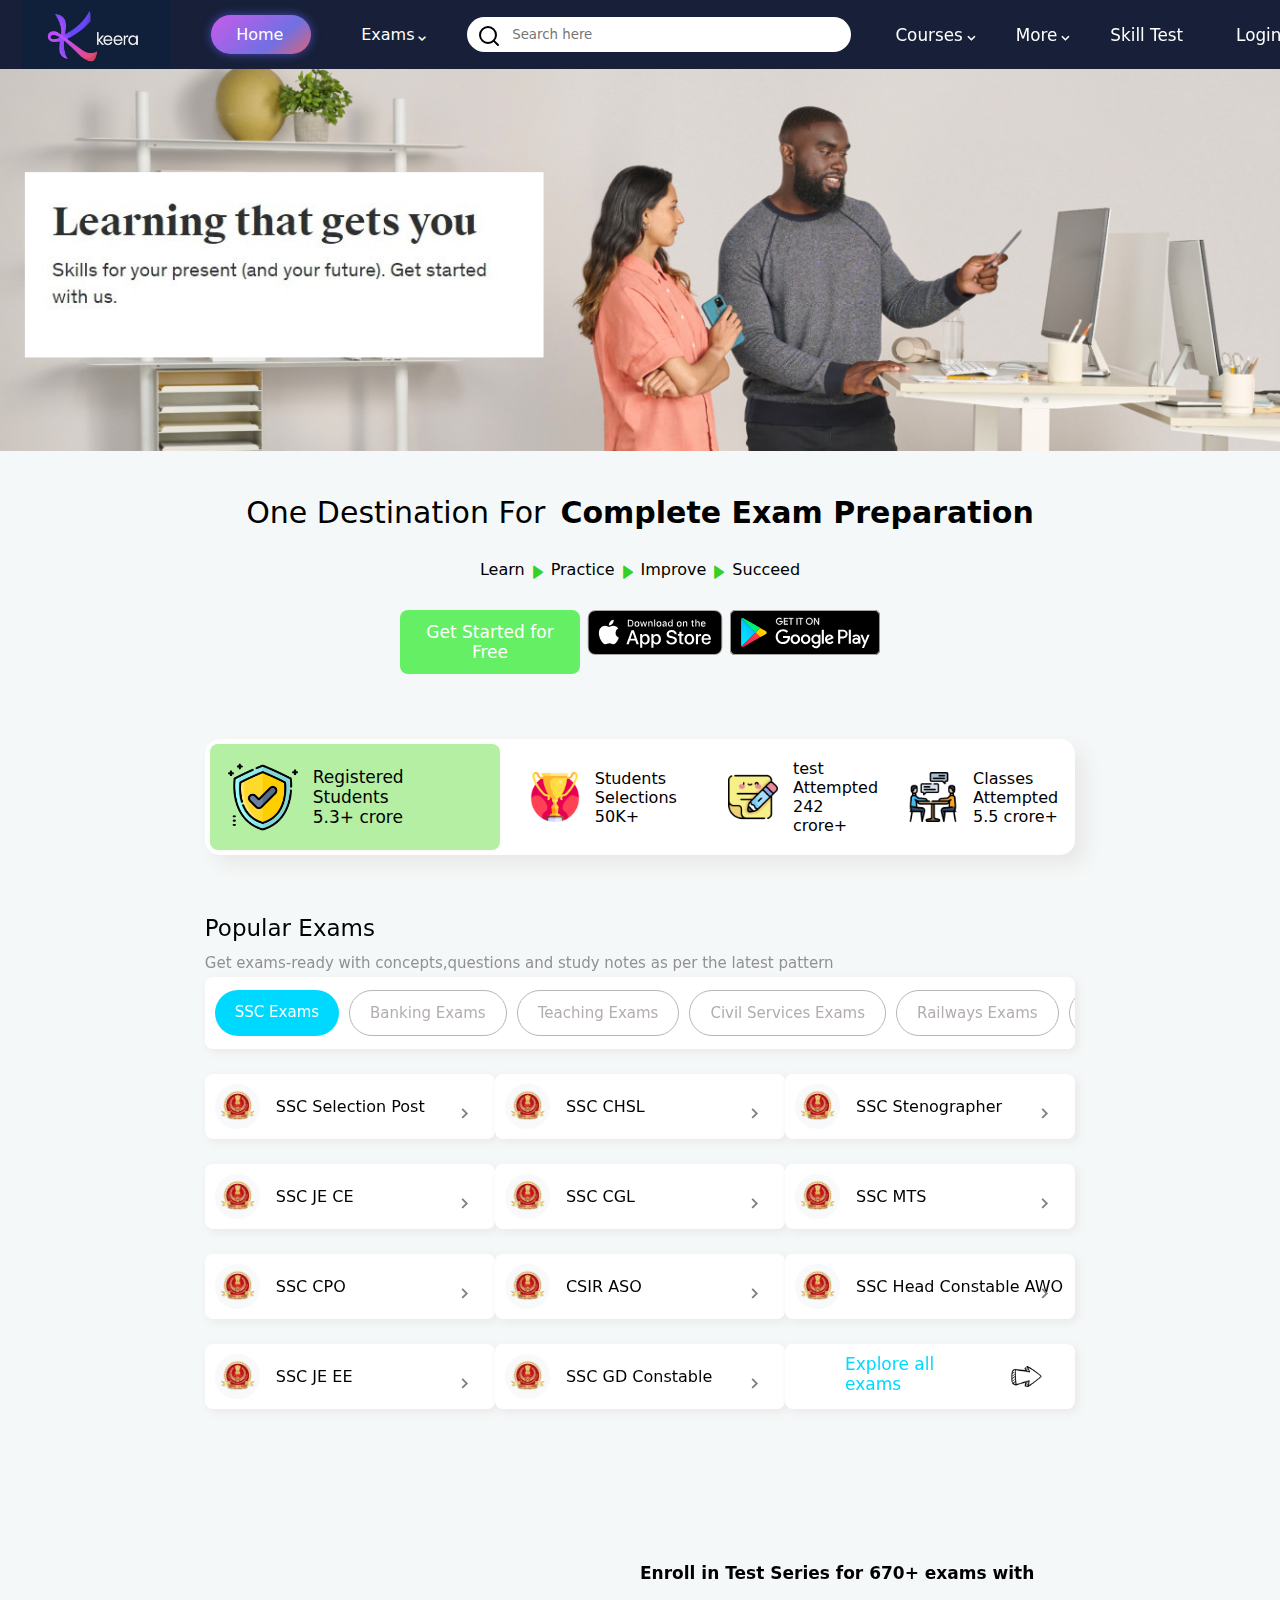
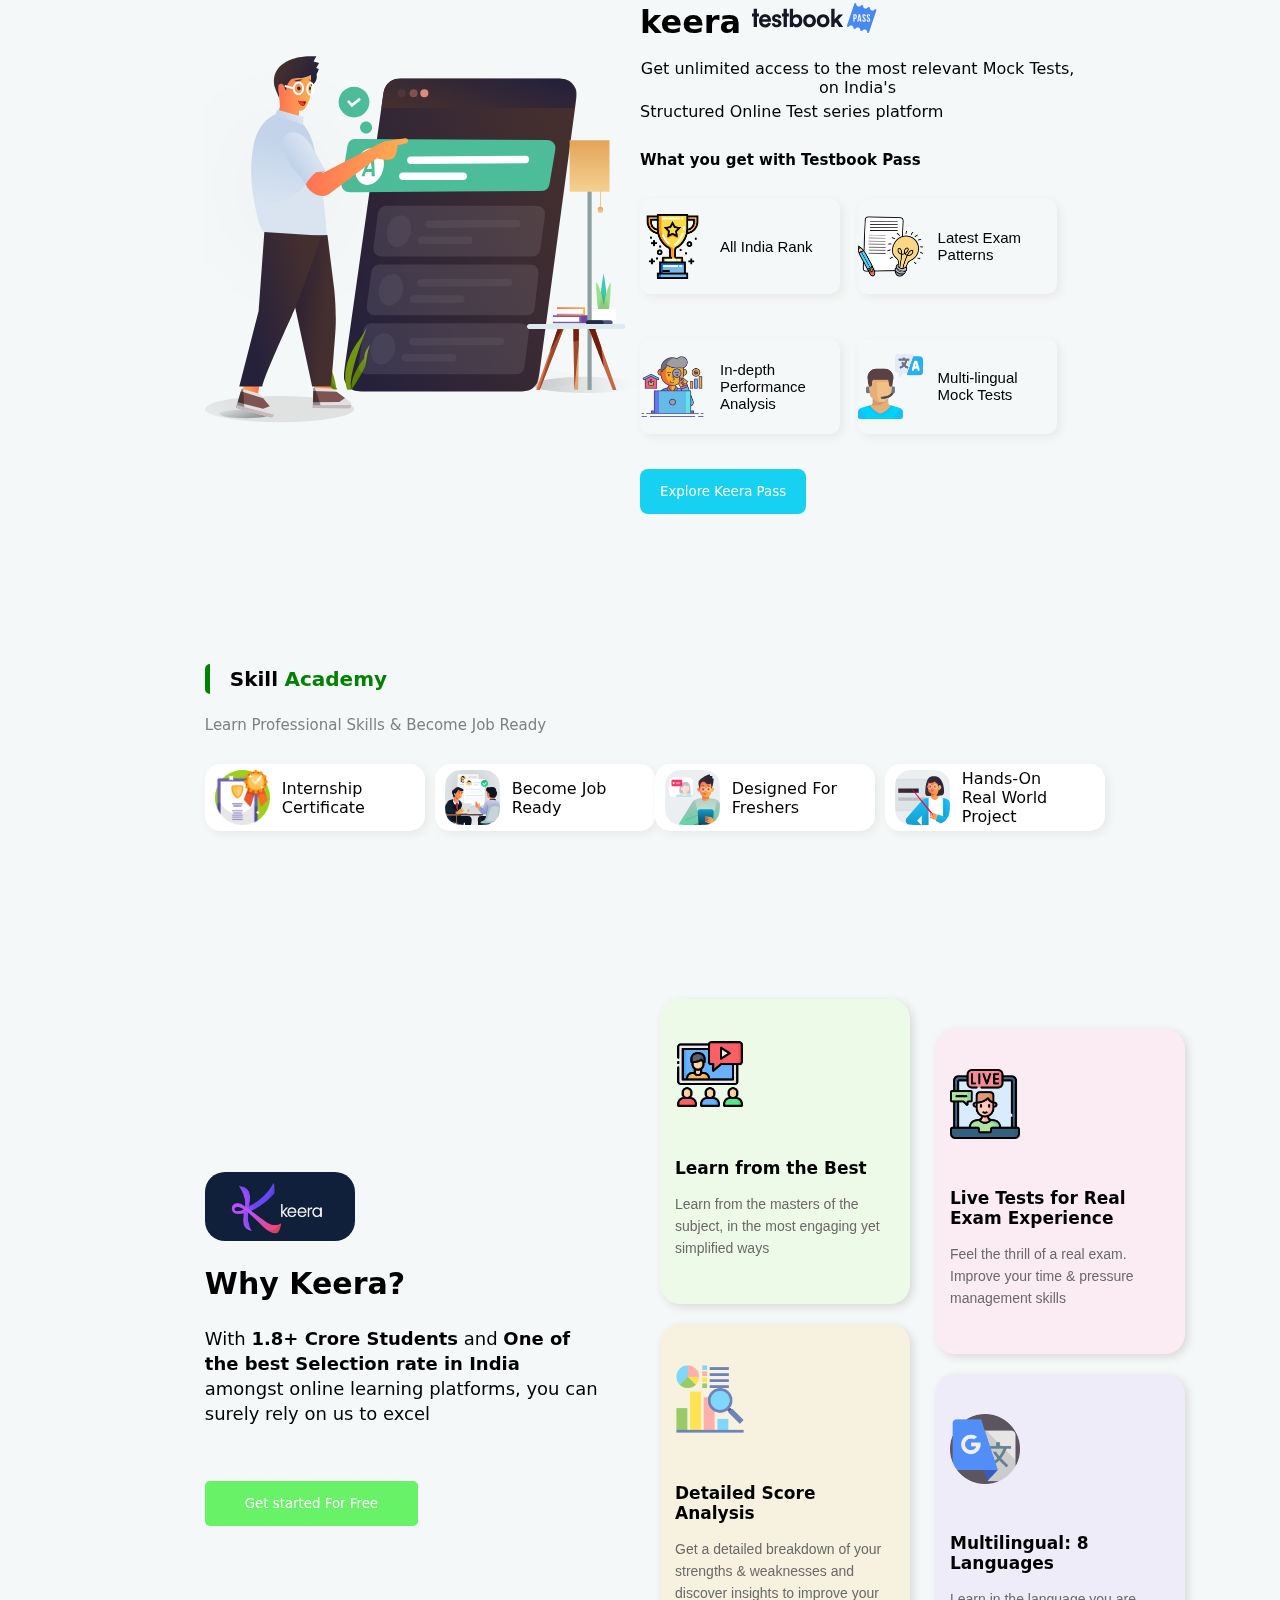
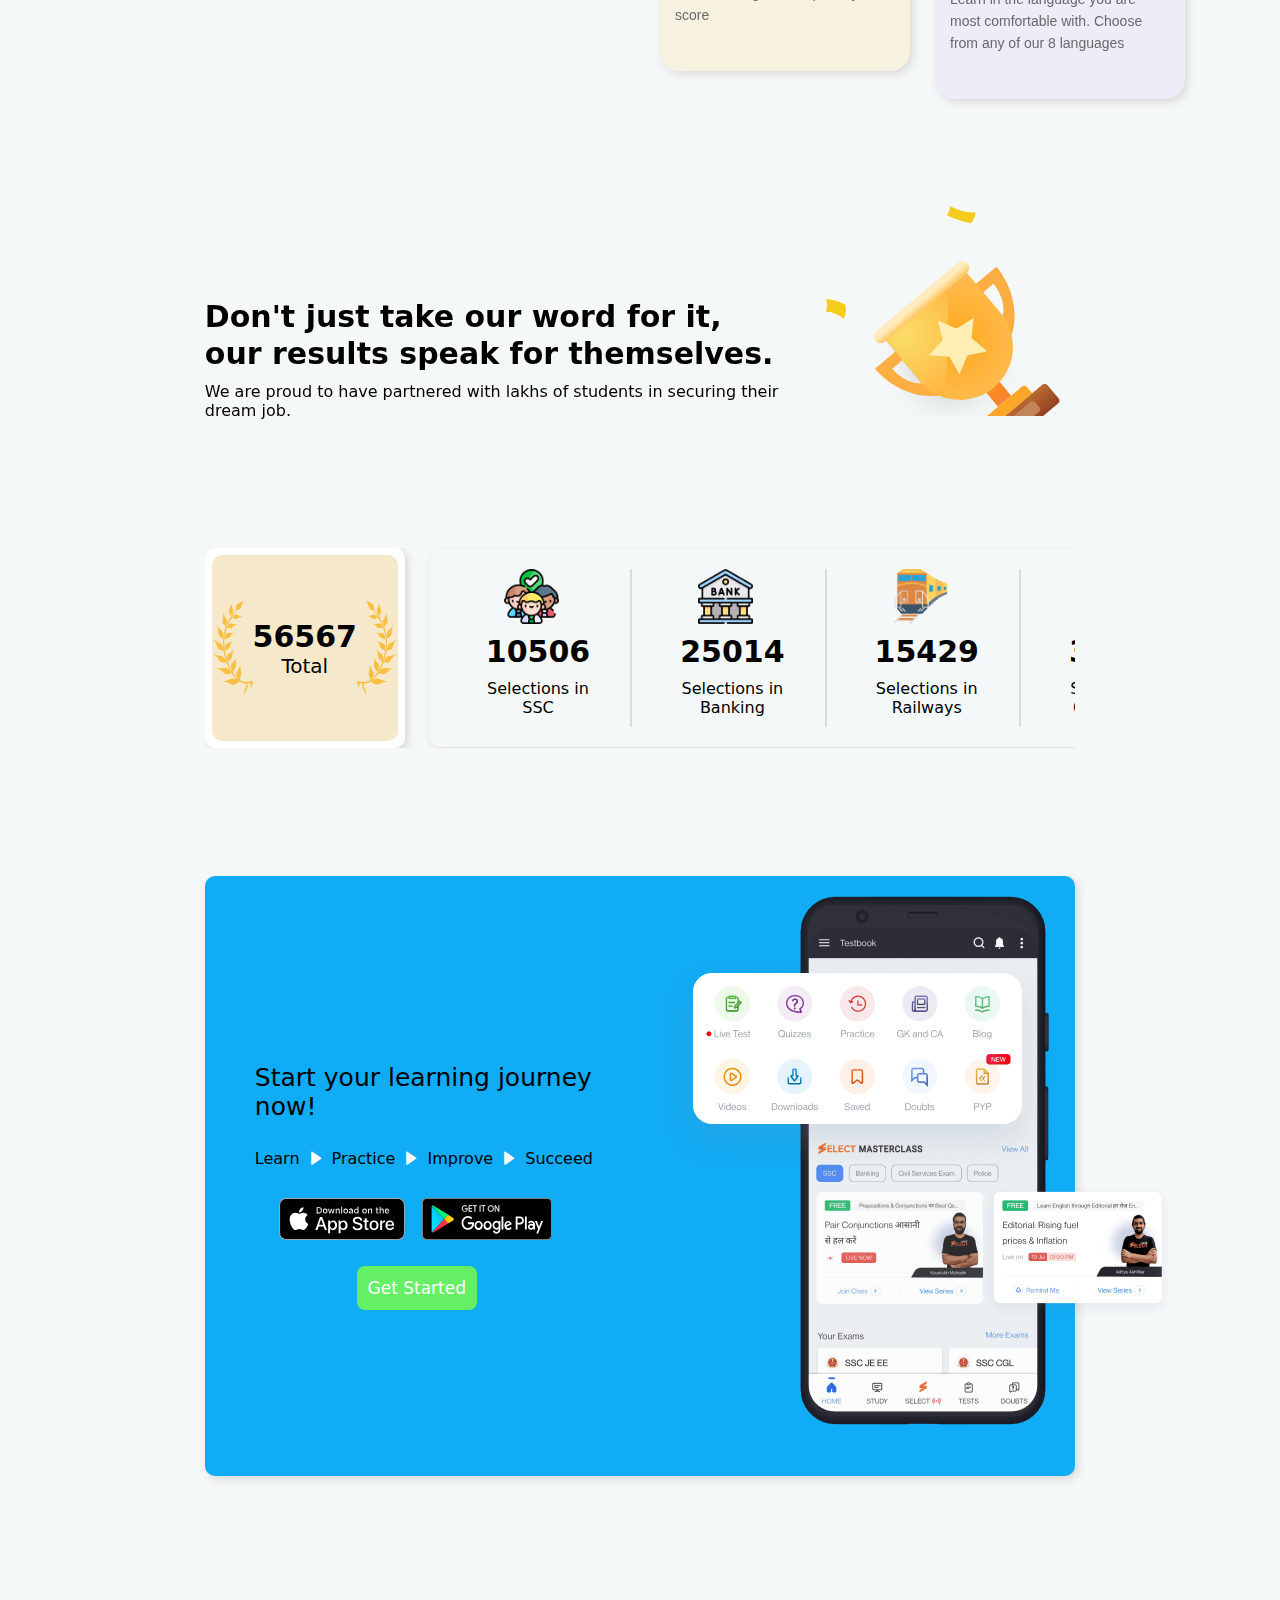
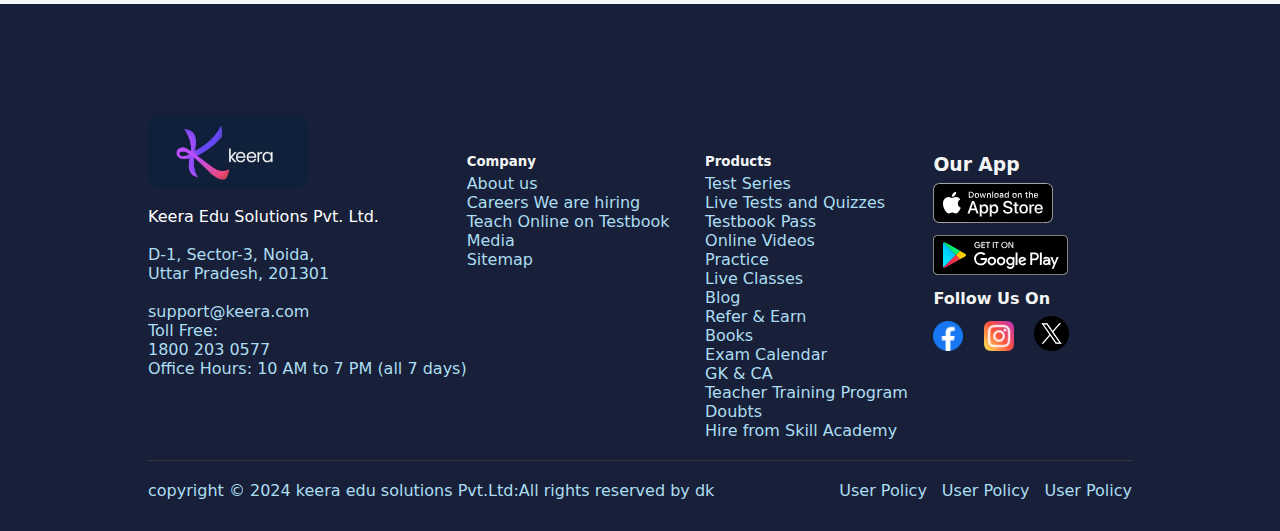
==== index.html @ 636ee2f6 "Rename q&a.html to index.html" ====
<!DOCTYPE html>
<html lang="en">
<head>
    <meta charset="UTF-8">
    <meta name="viewport" content="width=device-width, initial-scale=1.0">
    <title>dk Q&A</title>
    <link href='https://unpkg.com/boxicons@2.1.4/css/boxicons.min.css' rel='stylesheet'>
    
    <link rel="stylesheet" href="q&a.css">
</head>
<body>

<main>
     <!-- --------------------------NAV BAR------------------------ -->
     <div class="main-navbar">
        <div class="left-navbar">
            <img src="smallcon/keeraimg.jpg"   width="150px">  
         
        </div>




        <div class="middle-navbar ">
            <a href="logpage.html" class="cour active Invincible-Two">Home</a>

            <!-- ---------------first exam drop down----------------- -->
          <div class="exdrop Invincible-Two">
         <a href="#" class="ex ">Exams <i class='bx bx-chevron-down'></i></a>
         <div class="ex2drop">
            <!--  -->
           <div class="exam1"> <span> <img src="images/ssc_All_1583571021.webp" >SSC EXAMS <img src="/smallcon/right-arrow (1).png" id="mamapayale"></span>
        <div class="subexam1">
            <p><img src="images/ssc1.webp" >SSC GD CONSTABLE</p>
            <p><img src="images/ssc2.webp" >SSC CHSL </p>
            <p><img src="images/ssc3.webp" >SSC JE CE</p>
            <p><img src="images/ss4.webp" >SSC JE EE</p>
            <p><img src="images/ssc5.webp" >SSC JHT</p>
            <p><img src="images/ssc6.webp" >NVS TGT</p>
            <p><img src="images/ssc_All_1583571021.webp" >EMRS TGT</p>
            <p><img src="images/HSSC Haryana Patwari_All_1605714805.webp" >IB ACIO</p>
            <p><img src="images/ibs.webp" >SSC JE ME</p>
        </div>
        </div>
           
           <div class="exam1"> <span> <img src="images/banking_All_1583571298.webp" >BANKING EXAMS <img src="/smallcon/right-arrow (1).png" id="mamapayale"></span>
        <div class="subexam1">
            <p><img src="images/Axis Bank Logo_All_1631018303.webp" >SBI BANK</p>
            <p><img src="images/West Bengal Police_All_1614075166.webp" >RBI ASSITANT</p>
            <p><img src="images/Canara Bank_All_1594152676.webp" >CANARA BANK</p>
            <p><img src="images/Bank of Baroda_All_1677074172.webp" >BANK OF BARODA</p>
            <p><img src="images/Indian Bank Assistant Manager_All_1653468745.webp" >INDIAN BANK</p>
            <p><img src="images/Bihar Sakshamta Pariksha_All_1706170874.webp" >AXIS BANK</p>
            <P><img src="images/defence.webp" >OVERSEAS BANK</P>
            <P><img src="images/Patna High Court Assistant_All_1674658089.webp" >HDFC BANK</P>
            <p><img src="images/ibs.webp" >JAIIB EXAM</p>
        </div>
        </div>
           
           <div class="exam1"> <span> <img src="images/KVS PRT_All_1657003604.webp" >TEACHING EXAMS <img src="/smallcon/right-arrow (1).png" id="mamapayale"></span>
        <div class="subexam1">
            <p><img src="images/defence.webp" >BIHAR STET</p>
            <p><img src="images/HSSC Haryana Patwari_All_1605714805.webp" >CSIR NET</p>
            <p><img src="images/KVS PRT_All_1657003604.webp" >NVS TGT</p>
            <p><img src="images/Patna High Court Assistant_All_1674658089.webp" >AP TET</p>
            <p><img src="images/police_All_1583571236.webp" >DSSSB TGT</p>
            <p><img src="images/RRB Staff Nurse_All_1632219933.webp" >EMRS TGT</p>
            <p><img src="images/Rajasthan 3rd Grade Teacher_All_1653661806.webp" >NVS TGT</p>
            <p><img src="images/ssc3.webp" >EMRS TGT</p>
            <p><img src="images/Patna High Court Assistant_All_1674658089.webp" >SUPER TET</p>
        </div>
        </div>
           
           <div class="exam1"> <span> <img src="images/engineering recruitment_All_1583571265.webp" >CIVIL SERVICE EXAMS<img src="/smallcon/right-arrow (1).png" id="mamapayale"></span>
        <div class="subexam1">
            <p><img src="images/Rajasthan 3rd Grade Teacher_All_1653661806.webp" >UPPCS</p>
            <p><img src="images/ss4.webp" >UPSC CIVIL SERVICES</p>
            <p><img src="images/ssc6.webp" >CGPSC</p>
            <p><img src="images/ssc1.webp" >WBCS</p>
            <p><img src="images/ssc2.webp" >NVS TGT</p>
            <p><img src="images/HSSC Haryana Patwari_All_1605714805.webp" >EMRS TGT</p>
            <p><img src="images/Bihar Sakshamta Pariksha_All_1706170874.webp" >RPSC RAS</p>
            <p><img src="images/defence.webp" >JPSC CDPO</p>
            <p><img src="images/ibs.webp" >KPSC KAS</p>
        </div>
        </div>
           <div class="exam1"> <span> <img src="images/rail.webp" >RAILWAY EXAMS <img src="/smallcon/right-arrow (1).png" id="mamapayale"></span>
        <div class="subexam1">
            <p><img src="images/defence.webp" >RPI CONSTABLE</p>
            <p><img src="images/ss4.webp" >RPF SI</p>
            <p><img src="images/state govt exams_All_1583571012.webp" >RRB STAFF NURSE</p>
            <p><img src="images/ssc1.webp" >RRB ASM</p>
            <p><img src="images/defence.webp" >NVS TGT</p>
            <p><img src="images/Rajasthan 3rd Grade Teacher_All_1653661806.webp" >EMRS TGT</p>
            <p><img src="images/rail.webp" >RPSF</p>
            <p><img src="images/RPF RPSF_All_1594144564.webp" >GUJARAT METRO</p>
            <p><img src="images/ssc_All_1583571021.webp" >DMRC CRA</p>
        </div>
        </div>
           <div class="exam1"> <span> <img src="images/state govt exams_All_1583571012.webp" >GOVT EXAMS <img src="/smallcon/right-arrow (1).png" id="mamapayale"></span>
        <div class="subexam1">
            <p><img src="images/teaching_All_1583570997.webp" >RSMSSB JE</p>
            <p><img src="images/RRB Staff Nurse_All_1632219933.webp" >BPSC CDPO</p>
            <p><img src="images/Rajasthan 3rd Grade Teacher_All_1653661806.webp" >UPPCS</p>
            <p><img src="images/ss4.webp" >NVS TGT</p>
            <p><img src="images/ssc1.webp" >EMRS TGT</p>
            <p><img src="images/ssc6.webp" >PATNA CIVIL COUNT</p>
            <p><img src="images/state govt exams_All_1583571012.webp" >UP POLICE CONSTABLE</p>
            <p><img src="images/South Indian Bank_All_1594152319.webp" >DSSB JJA</p>
            <p><img src="images/defence.webp" >BSSC INTER LEVEL</p>
        </div>
        </div>
           <div class="exam1"> <span> <img src="images/police_All_1583571236.webp" >POLICE EXAMS<img src="/smallcon/right-arrow (1).png" id="mamapayale"></span>
        <div class="subexam1">
            <p><img src="images/defence.webp" >UP CONTABLE</p>
            <p><img src="images/ibs.webp" >DELLI POLICE MTS</p>
            <p><img src="images/ssc1.webp" >WP SI</p>
            <p><img src="images/Rajasthan 3rd Grade Teacher_All_1653661806.webp" >NVS TGT</p>
            <p><img src="images/RRB Staff Nurse_All_1632219933.webp" >EMRS TGT</p>
            <p><img src="images/ssc3.webp" >POLICE DRIVER</p>
            <p><img src="images/police_All_1583571236.webp" >INDIA POLICE SI</p>
            <p><img src="images/defence.webp" >INDIA POLICE DRIVEER </p>
            <p><img src="images/ibs.webp" >INDIA CONSTABLE</p>
        </div>
        </div>
           <div class="exam1"> <span> <img src="images/JEE Mains NTA_All_1616070433.webp" >ENGINEER EXAMS<img src="/smallcon/right-arrow (1).png" id="mamapayale"></span>
        <div class="subexam1">
            <p><img src="images/defence.webp" >UPPCS</p>
            <p><img src="images/ibs.webp" >UPSC CIVIL SERVICES</p>
            <p><img src="images/Rajasthan 3rd Grade Teacher_All_1653661806.webp" >CGPSC</p>
            <p><img src="images/Rajasthan 3rd Grade Teacher_All_1653661806.webp" >WBCS</p>
            <p><img src="images/HSSC Haryana Patwari_All_1605714805.webp" >RPSC RAS</p>
            <p><img src="images/Bihar Sakshamta Pariksha_All_1706170874.webp" >JPSC CDPO</p>
            <p><img src="images/CRPF Paramedical Staff_All_1613651868.webp" >KPSC KAS</p>
            <p><img src="images/banking_All_1583571298.webp" >NVS TGT</p>
            <p><img src="images/RRB Staff Nurse_All_1632219933.webp" >EMRS TGT</p>
            
        </div>
        </div>
           <div class="exam1"> <span> <img src="images/defence.webp" >INSURANCE EXAMS<img src="/smallcon/right-arrow (1).png" id="mamapayale"></span>
        <div class="subexam1">
            <p><img src="images/Bihar Sakshamta Pariksha_All_1706170874.webp" >BIHAR STET</p>
            <p><img src="images/CRPF Paramedical Staff_All_1613651868.webp" >CSIR NET</p>
            <p><img src="images/HSSC Haryana Patwari_All_1605714805.webp" >NVS TGT</p>
            <p><img src="images/KVS PRT_All_1657003604.webp" >AP TET</p>
            <p><img src="images/Patna High Court Assistant_All_1674658089.webp" >DSSSB TGT</p>
            <p><img src="images/RRB Staff Nurse_All_1632219933.webp" >EMRS TGT</p>
            <p><img src="images/ssc2.webp" >SUPER TET</p>
            <p><img src="images/ss4.webp" >NVS TGT</p>
            <p><img src="images/ssc5.webp" >EMRS TGT</p>
            

        </div>
        </div>
           
         </div>
          
        </div>  
        <div class="search-navbar">
            <input type="search" placeholder="Search here" >
        </div>
        </div>



<!-- --------------------------------second dropdown------------------------ -->
        <div class="right-navbar">
         
            <div class="course Invisible">

            <a href="#" >Courses <i class='bx bx-chevron-down'></i></a>
            <div class="subcourse">
                    <a href="html.html" class="bing" > <img src="/smallcon/html-5.png" > HTML</a>
                     <a href="csstutor.html"><img src="/smallcon/css-3.png" > CSS</a>
                 <a href="#">    <img src="/smallcon/java.png" >       JAVA SCRIPT</a>
                <a href="#">     <img src="/smallcon/python.png" >        PYTHON</a>
                   <a href="#">  <img src="/smallcon/python (1).png"> D-JANGO</a>
                   <a href="#">  <img src="/smallcon/sql-server.png" > SQL</a>

            </div>

            </div>

            <!-- -----------------------THIRD DROPDOWN------------------------ -->
            <div class="more Invisible"> 
                <a href="#" class="mor">More <i class='bx bx-chevron-down'></i></a>
                <div class="submore">
                    <p>FREE LIVE CLASS</p>
                    <p>FREE QUIZZ CLASS</p>
                    <p>DOUBTS</p>
                    <p>PRACTICE</p>
                    <p>REFER AND EARN</p>
                    <p>ALL EXAMS</p>
                    <p>CAREERS</p>
                    <p>CURRENT AFFAIRS</p>
                </div>
            </div>
            <a href="quiz.html" class="getst Invisible">Skill Test</a>
          <a href="login.html" class="pro"> Login</a>
          <div class="DropDown">
            <span></span>
            <span></span>
            <span></span>

        </div>
        </div>
        <div class="DropMenu">
            <a href="#">Home</a>
            <a href="#">Exams</a>
            <a href="#">Courses</a>
            <a href="#">More</a>
            <a href="#">Skill Test</a>
            
        </div>
    </div>

    
    </div>
    <!-- -------------------------------------NAV BAR END ------------------------- -->

    <!-- -------------------------------------NAV BAR END ------------------------- -->




    <!-- ----------------------------------MAIN CONTENT NOW------------------------------ -->

<div class="slideshow">
        <img src="images/thebg.png" width="100%"  >
    
</div>
<!-- ---------------------------------------------------------first main------------------ -->

<div class="firstmain">
    <div class="subfirstmain">
    <span> One Destination For  <b> Complete Exam Preparation</b></span>
    <div class="arrow">
    <p>Learn</p>
    <i class='bx bxs-right-arrow' style='color:#34d024'  ></i>
    <p>Practice</p>
    <i class='bx bxs-right-arrow' style='color:#34d024'  ></i>
    <p>Improve</p>
    <i class='bx bxs-right-arrow' style='color:#34d024'  ></i>
    <p>Succeed</p>
</div>
        <div class="but">
    <button type="button" class="getbtn">Get Started for Free</button>

    <img src="images/appstore.svg" >
    <img src="images/playstore.svg" class="hlo">
        </div>
</div>
</div>

<!-- ---------------------------------------second main--------------------------- -->

<div class="secondmain">
    <div class="subsecond">
        <div class="SubTwo">
            <div class="shield">
                <p > <img src="smallcon/shield.png" width="70px"> Registered Students <br>5.3+ crore</p>
            </div>
        
            
        </div>

            <div class="SubTwo">
                <div class="trophy">
                    <p > <img src="smallcon/trophy.png" width="50px"> Students Selections <br> 50K+</p>
                </div>
                <div class="trophy">
                    <p ><img src="smallcon/note.png" width="50px"> test Attempted <br> 242 crore+</p>
            
                </div>

                <div class="trophy">
                    <p ><img src="smallcon/meeting.png" width="50px"> Classes Attempted <br> 5.5 crore+</p>
            
                </div>
            </div>
   
    </div>

</div>


<!-- ------------------------------------third main---------------------------- -->

<div class="thirdmaincon">
    <div class="subthirdmain">

   
    <span>Popular Exams</span>
    <p>Get exams-ready with concepts,questions and study notes as per the latest pattern  </p>

    <div class="thirdmain">
        <p class="thirdssc" style="color:white ; border: none; ">SSC Exams</p>
        <p>Banking Exams</p>
        <p>Teaching Exams</p>
        <p>Civil Services Exams</p>
        <p>Railways Exams</p>
        <p>Engineering Recruitment Exams</p>

    </div>
    <div class="totaldivs">
        <div class="divbox">
            <div class="floatboxes"><img src="images/ssc1.webp" >SSC Selection Post  <i class='bx bx-chevron-right'></i></div>
            <div class="floatboxes"><img src="images/ssc1.webp" >SSC CHSL  <i class='bx bx-chevron-right'></i></div>
            <div class="floatboxes"><img src="images/ssc1.webp" >SSC Stenographer  <i class='bx bx-chevron-right'></i></div>
           
    
        </div>
        <div class="divbox">
            <div class="floatboxes"><img src="images/ssc1.webp" >SSC JE CE  <i class='bx bx-chevron-right'></i></div>
            <div class="floatboxes"><img src="images/ssc1.webp" >SSC CGL  <i class='bx bx-chevron-right'></i></div>
            <div class="floatboxes"><img src="images/ssc1.webp" >SSC MTS  <i class='bx bx-chevron-right'></i></div>
           
    
        </div>
        <div class="divbox">
            <div class="floatboxes"><img src="images/ssc1.webp" > SSC CPO  <i class='bx bx-chevron-right'></i></div>
            <div class="floatboxes"><img src="images/ssc1.webp" >CSIR ASO  <i class='bx bx-chevron-right'></i></div>
            <div class="floatboxes"><img src="images/ssc1.webp" >SSC Head Constable AWO  <i class='bx bx-chevron-right'></i></div>
           
    
        </div>
        <div class="divbox">
            <div class="floatboxes"><img src="images/ssc1.webp" >SSC JE EE  <i class='bx bx-chevron-right'></i></div>
            <div class="floatboxes"><img src="images/ssc1.webp" >SSC GD Constable  <i class='bx bx-chevron-right'></i></div>
            <div class="floatboxes" ><p>Explore all exams </p><img src="/smallcon/right-arrow.png" class="boom" ></div>
           
    
        </div>
    </div>
</div>
</div>


<div class="fourthmaincon">

    <div class="subfourthmain">
        <div class="four1">
            <img src="images/peoplewithmob.svg" >
        </div>
        <div class="four2">
            <p><b>Enroll in Test Series for 670+ exams with</b></p>
            <h1>keera <img src="images/logo_pass.svg" ></h1>
            <span>Get unlimited access to the most relevant Mock Tests, on India's </span>
            <span>Structured Online Test series platform</span>

            <p><strong>What you get with Testbook Pass</strong></p>

            <div class="four3">
              <p>   <img src="smallcon/torphyy.png" height="65px">All India Rank</p>
               <p>  <img src="smallcon/exam.png"  height="65px">Latest Exam Patterns</p>
            </div>
            <div class="four3">
                <p> <img src="smallcon/market-analysis.png"  height="65px">In-depth Performance Analysis  </p>
               <p>  <img src="smallcon/translator.png"  height="65px">Multi-lingual Mock Tests</p>
            </div>
            <button class="boombox">Explore Keera Pass</button>
        </div>
    </div>
</div>





<div class="fivthmaincon">
    <div class="subfivthmain">
        <div class="five1">
     <span><strong>Skill</strong> <b>Academy</b></span>
     <p>Learn Professional Skills & Become Job Ready</p>
    </div>
<div class="fivebox">
    <div class="subfive">
        <div class="five2"><img src="/smallcon/certification.png" height="55px" >Internship Certificate</div>
    <div class="five2"><img src="images/skill-feature-f1.svg" height="55px" >Become Job Ready</div>
    </div>
    <div class="subfive">
        <div class="five2"><img src="images/select-unique-f1.svg" height="55px" >Designed For Freshers</div>
    <div class="five2"><img src="images/select-unique-f2.svg" height="55px" >Hands-On Real World Project</div>
    </div>
</div>
    </div>
</div>









<div class="sixthmaincon">

    <div class="subsixthmain">
        <div class="six1">
            <img src="smallcon/keeraimg.jpg" width="150px" style="display: block; border-radius: 20px;">
            <span>Why Keera?</span>

            <p>With <b>1.8+ Crore Students</b> and <b>One of the best Selection rate in India </b>amongst online learning platforms, you can surely rely on us to excel
            </p>
            <button class="sixbutton">Get started For Free</button>
        </div>

       <div class="rightsix">
        <div class="six2">
            <div class="subsix hello">
                <img src="smallcon/webinar.png" width="70px" >
                <h4>Learn from the Best</h4>
                <p>Learn from the masters of the subject, in the most engaging yet simplified ways
                </p>
            </div>
            <div class="subsix dk">
                <img src="smallcon/market-research.png" width="70px" >

               <h4>Detailed Score Analysis</h4> 
               <p>Get a detailed breakdown of your strengths & weaknesses and discover insights to improve your score
            </p>
            </div>
           
        </div>
        <div class="six3">
            <div class="subsix hi">
                <img src="smallcon/live-streaming.png" width="70px" >

                <h4>Live Tests for Real Exam Experience</h4> 
                <p>Feel the thrill of a real exam. Improve your time & pressure management skills
             </p>
             </div>
             <div class="subsix daya">
                <img src="smallcon/translate.png" width="70px" >

                <h4>Multilingual: 8 Languages</h4> 
                <p>Learn in the language you are most comfortable with. Choose from any of our 8 languages
             </p>
             </div>
        </div>
       </div>
    </div>
</div>




<div class="seventhmaincon">

    <div class="subseventhmain">

        <div class="seven1">
            <h1>Don't just take our word for it,<br>
                our results speak for themselves.</h1>

                <p>We are proud to have partnered with lakhs of students in securing their dream job.</p>
        </div>

        <div class="seven2">
            <img src="images/winner.svg" >
        </div>
    </div>
</div>




<div class="eigthmaincon">
<div class="subeigthmain">

    <div class="eigth1">
<div class="gopal">
        <img src="images/leaf-left.svg"  width="50px"><p><b>56567 </b><br> Total </p><img src="images/leaf-right.svg" width="50px">
    </div>
    </div>

<div class="sethapayale">
    <div class="eigth2"><img src="images/selected.png" width="55px" > <b>10506</b> <p>Selections in <br>SSC</p></div>
    <div class="eigth2"><img src="images/bank (1).png" width="55px" > <b>25014</b> <p>Selections in <br>Banking</p></div>
    <div class="eigth2"><img src="images/wooo.png" width="55px" > <b>15429</b> <p>Selections in <br>Railways</p></div>
    <div class="eigth2"><img src="images/government.png" width="55px" > <b>30987</b> <p>Selections in <br> Govt Exams</p></div>

</div>
    
</div>

</div>


<div class="lastbox">
<div class="lastmain">
    <div class="last1">
    <span> Start your learning journey now!</span>
    <div class="will">
    <p>Learn</p>
    <i class='bx bxs-right-arrow' style='color:white'  ></i>
    <p>Practice</p>
    <i class='bx bxs-right-arrow' style='color:white'  ></i>
    <p>Improve</p>
    <i class='bx bxs-right-arrow' style='color:white'  ></i>
    <p>Succeed</p>
</div>
        <div class="nope">

    <img src="images/appstore.svg" >
    <img src="images/playstore.svg" >

        </div>
    <button type="button" class="meow">Get Started</button>

</div>
<div class="mobile"><img src="images/mob.webp" ></div>
</div>
</div>
<!-- ------------------------------footer st---------------------------------- -->

<footer>
    <div class="mainfooter">

    <div class="subfooter">
        <div class="nowfoot">
            <div class="footlogo">
                <div class="loki">
                    <img src="smallcon/keeraimg.jpg" width="150px" >
                </div>
                <div class="sublogo">
                    <br>
                    <p style="color: white;">Keera Edu Solutions Pvt. Ltd.</p><br>
                    <p>D-1, Sector-3, Noida,</p>
                   
                    <p>Uttar Pradesh, 201301</p>
                    <br>
                    <p>support@keera.com</p>
                    
                    <p>Toll Free:</p>
                    <p>1800 203 0577</p>
                    <p>Office Hours: 10 AM to 7 PM (all 7 days)</p>
                </div>
    
            </div>
    
            <div class="foot2">
                <h5>Company</h5>
                <div class="subfoot2">
                    <a href="#">About us</a>
                    <a href="#">Careers We are hiring</a>
                    <a href="#">Teach Online on Testbook</a>
                    <a href="#">Media</a>
                    <a href="#">Sitemap</a>
                </div>
    
            </div>
        </div>


        <div class="nowfoot">
            <div class="foot3">
                <h5>Products</h5>
                <div class="subfoot3">
                        <a href="#">Test Series</a>
                        <a href="#">Live Tests and Quizzes</a>
                        <a href="#">Testbook Pass</a>
                        <a href="#">Online Videos</a>
                        <a href="#">Practice</a>
                        <a href="#">Live Classes</a>
                        <a href="#">Blog</a>
                        <a href="#">Refer & Earn</a>
                        <a href="#">Books</a>
                        <a href="#">Exam Calendar</a>
                        <a href="#">GK & CA</a>
                        <a href="#">Teacher Training Program</a> 
                        <a href="#">Doubts</a>
                        <a href="#">Hire from Skill Academy</a>
    
    
                </div>
    
            </div>
    
    
            <div class="foot4">
                <h3>Our App</h3>
                <img src="images/appstore.svg" ><br>
                <img src="images/playstore.svg" >
    
                <div class="follow">
                    <h4>Follow Us On</h4>
                    <img src="/smallcon/facebook.png" width="30px"> <img src="/smallcon/instagram.png" width="30px" >  <img src="/images/twitter.png" width="35px" >
                    
                </div>
    
            </div>
        </div>
    </div>
    <div class="copy">
    <p>copyright &copy; 2024 keera edu solutions Pvt.Ltd:All rights reserved by dk</p>
    <div class="UserPolicy">
        <a href="#">User Policy</a>
    <a href="#">User Policy</a>
    <a href="#">User Policy</a>
    </div>

</div>

</div>
</footer>

</main>
   
    <!-- -----------------------------------------FOOTER FOOTER------------------------------------- -->
   

    <script>
        const DropDown = document.querySelector('.DropDown');
        const DropMenu = document.querySelector('.DropMenu');

        DropDown.onclick = function(){
            DropDown.classList.toggle('NewDropDown');
            DropMenu.classList.toggle('NewDropMenu');
            window.addEventListener('click', function(event){
                if(!event.target.matches('.DropDown')){
                DropDown.classList.remove('NewDropDown');
            DropMenu.classList.remove('NewDropMenu');
            };
            });
          
        };
        
    </script>
</body>
</html>
---- q&a.css ----
*{
margin: 0;
padding: 0;
box-sizing: border-box;
/* font-family:'Gill Sans', 'Gill Sans MT', Calibri, 'Trebuchet MS', sans-serif; */
/* font-family: Verdana, Geneva, Tahoma, sans-serif; */
font-family: system-ui, -apple-system, BlinkMacSystemFont, 'Segoe UI', Roboto, Oxygen, Ubuntu, Cantarell, 'Open Sans', 'Helvetica Neue', sans-serif;
}

body{
    top: 0;
    background: #f5f8f8; 
}
/* ------------------------------------------------NAV BAR----------------------------------------- */
main{
    width: 100%;


}
.DropDown{
    display: none;
    position: relative;
    width: 45px;
    height: 45px;
    cursor: pointer;
    justify-content: center;
    align-items: center;
    gap: 5px;
    flex-direction: column;
    border-radius: 50%;
    
}
.DropDown  span{
    width: 25px;
    background-color: rgb(255, 255, 255);
    height: 2px;
    transition: 0.5s;
}
 .DropMenu{
    position: absolute;
    width: 0;
    right: 0;
    top: 57px;
    height: 100vh;
    display: flex;
    flex-direction: column;
    gap: 5px;
    background-color: rgb(23, 32, 56);
    overflow: hidden;
    transition: 0.5s;

}

.DropMenu a{
    
    width: 100%;
    display: flex;
    justify-content: center;
    align-items: center;
    padding: 10px 15px ;
    position: relative;
    color: #ffffff;
    text-decoration: none;
    overflow: hidden;
}
.DropMenu a::before, .DropMenu a::after{
    content: " ";
    position: absolute;
    width: 30px;
    height: 2px;
    background: rgb(254, 254, 254);
    bottom: 0;
    transition: 0.5s ease-in-out;
    
}
.DropMenu a::before{
    left: -100px;
}
.DropMenu a::after{
    right: -100px;
}

.DropMenu a:hover:before  {
    left: 50%;
}
.DropMenu a:hover {
    color: rgba(255,255,255,0.6);
}
.DropMenu a:hover:after  {
    right: 50%;
}
.DropDown.NewDropDown span:first-child{
    transform: rotate(45deg)  translateX(1px) translateY(2px);
    
}
.DropDown.NewDropDown span:nth-child(2){
    transform: rotate(-45deg)  translateY(-3px) translateX(3px);
}
.DropDown.NewDropDown span:nth-child(3){
    display: none;
}
.DropDown.NewDropDown{
    
    background: linear-gradient(140deg, rgb(200, 91, 234) , rgb(113, 112, 227) 65.00%, rgb(216, 100, 119)99.00%);
    box-shadow: 0px 0px 10px 0px  rgb(73, 71, 184); 
   
}
.NewDropMenu{
    width: 250px;
}


/*  */
.main-navbar{
    position: sticky;
    top: 0;
    width: 100%;
    height: 69px;
    display: flex;
    align-items: center;
    justify-content:space-between;
    background-color: rgb(23, 32, 56);
    color: whitesmoke;
    z-index: 1;
    

}
.left-navbar{
    width: 15%;

    display: flex;
    align-items: center;
    justify-content: center;
    /* margin: 5px 5px 5px 50px; */
}
.middle-navbar{
    width: 50%;
    display: flex;
    align-items: center;
    gap: 2%;
    justify-content: space-between;
}
.middle-navbar a{
    padding: 10px 28px 10px 25px;
    text-decoration: none;
    font-size: 1em;
    color: white;
    
}
.middle-navbar i{
    position: absolute;
    top: 5px;
}
.middle-navbar a:hover{
    background: linear-gradient(140deg, rgb(200, 91, 234) , rgb(113, 112, 227) 65.00%, rgb(216, 100, 119)99.00%);
    box-shadow: 0px 0px 10px 0px  rgb(73, 71, 184);    /* background: linear-gradient(132deg, rgb(255, 127, 56) 0.00%, rgb(255, 196, 108) 100.00%); */
                border-radius: 30px;
}
.search-navbar{
    background-color: white;
    border-radius: 18px;
    width: 60%;
    
}
.search-navbar input{
    width: 100%;
    border: none;
    outline: none;
    padding: 10px 45px 10px 45px;
    border-radius: 15px;
    background: url(images/search.svg) no-repeat;
    background-position: 10px 7px;
}
.right-navbar{

    width: 32%;
    display: flex;
    align-items: center;
    justify-content: space-between;
    
  
  
}
.right-navbar a{
   /* margin: 14px 0 14px 14px; */
   padding: 10px 28px 10px 25px;
   text-decoration: none;
   font-size: 1.05em;
   white-space: nowrap;
   color: white;
   
   
   
}

.right-navbar i{
    top: 5px;
    
    position: absolute;
}
.active{
    background: linear-gradient(140deg, rgb(200, 91, 234) , rgb(113, 112, 227) 65.00%, rgb(216, 100, 119)99.00%);
    box-shadow: 0px 0px 10px 0px  rgb(73, 71, 184);
        border-radius: 30px;

}
.pro{
    margin-right: 15px;
}
.right-navbar a:hover:not(.DropDown a , .subcourse a){
    background: linear-gradient(140deg, rgb(200, 91, 234) , rgb(113, 112, 227) 65.00%, rgb(216, 100, 119)99.00%);
    box-shadow: 0px 0px 10px 0px  rgb(73, 71, 184);
    border-radius: 30px; 
}


.user:hover{
    transform: scale(1.1);
}
/* ---------------------------------------------------NAV LOGO  IMAGE ------------------------------------------ */




/* -------------------------------------------------DROPDOWN CON STYLE----------------------------------- */
button{
    cursor: pointer;
}

.exdrop:hover .ex{
    background: linear-gradient(140deg, rgb(200, 91, 234) , rgb(113, 112, 227) 65.00%, rgb(216, 100, 119)99.00%);
    box-shadow: 0px 0px 10px 0px  rgb(73, 71, 184);
            border-radius: 30px;
}
.course:hover .cour{
    background: linear-gradient(140deg, rgb(200, 91, 234) , rgb(113, 112, 227) 65.00%, rgb(216, 100, 119)99.00%);
    box-shadow: 0px 0px 10px 0px  rgb(73, 71, 184);
            border-radius: 30px;
}
.more:hover .mor{
    background: linear-gradient(140deg, rgb(200, 91, 234) , rgb(113, 112, 227) 65.00%, rgb(216, 100, 119)99.00%);
    box-shadow: 0px 0px 10px 0px  rgb(73, 71, 184);
            border-radius: 30px;
}
.middle-navbar img{
    width: 25px;
    margin-right: 10px;
    
}
.exdrop{
    display: inline-block;
    position: relative;
}
.ex2drop{
    display: none;
    position: absolute;
    min-width: 280px;
    padding: 0 5px 0 5px;
    margin: 10px;
    background: linear-gradient(306deg, rgb(251, 251, 255) 0.00%, rgb(215, 223, 252) 100.00%);    
    box-shadow: 2px 5px 10px 0px rgb(205, 203, 203);
    color: black;
    border-radius: 10px;
    z-index: 1;
    height: 628px;
}
.ex2drop span{
    display: flex;
    align-items: center;
    background: white;
    color: black;
   padding: 15px ;
   width: 250px;
   border-radius: 10px;
   position: relative;
  margin-top: 10px;
  margin-left: 9px;
  cursor: pointer;
  transition: all 0.5s ease;
}
.ex2drop span:hover{
    background: linear-gradient(132deg, rgb(115, 93, 142) 0.00%, rgb(58, 33, 86) 100.00%);   
    color: whitesmoke; 
        border-radius: 10px;
}

.exdrop:hover .ex2drop{
    display: block;
}

.exam1{
    
    display: inline-block;
    width: 270px;
   
   
    
}
.exam1 span{
   position: relative;
    
}
.exam1 span #mamapayale{
   top: 14px;
   left: 220px;
    position: absolute;


}
.exam1 span #mamapayale:hover{
    transform: scale(1.2);
}
.subexam1{
    display: none;
    position: absolute;
    min-width: 350px;
    background: linear-gradient(306deg, rgb(251, 251, 255) 0.00%, rgb(215, 223, 252) 100.00%);    
    box-shadow: 2px 5px 10px 0px rgb(205, 203, 203);
        top: 0;
    z-index: 1000;
    left: 98%;
    height: 628px;
    border-radius: 5px;

    
}
.subexam1 p{
    background-color: white;
    margin: 12.5px;
    display: flex;
    align-items: center;
    border-radius: 10px;
    padding: 15px;
    cursor: pointer;
    transition: all 0.5s ease;
}
.subexam1 p:hover{
    transform: scale(1.1);
}

.exam1:hover .subexam1{
    display: block;
  
  
}

.more{
    display: inline-block;
    position: relative;
}
.submore{
    display: none;
    position: absolute;
    min-width: 230px;
    margin: 10px;
    color: black;
    border-radius: 10px;
    z-index: 1;
    background: linear-gradient(306deg, rgb(251, 251, 255) 0.00%, rgb(215, 223, 252) 100.00%);    
    box-shadow: 2px 5px 10px 0px rgb(205, 203, 203);
    transition: all 0.5s ease;

}
.submore p{
    cursor: pointer;
    margin: 10px;
    transition: all 0.5s ease;

   border-radius: 10px;
    padding: 15px;
    
}
.submore p:hover{
    background: linear-gradient(132deg, rgb(115, 93, 142) 0.00%, rgb(58, 33, 86) 100.00%);   
    color: whitesmoke; 
   

}
.more:hover .submore{
    display: block;
}



.course{
    display: inline-block;
    position: relative;
}
.subcourse{
    display: none;
    position: absolute;
    min-width: 220px;
    margin: 10px;
    background: linear-gradient(306deg, rgb(251, 251, 255) 0.00%, rgb(215, 223, 252) 100.00%);    
    box-shadow: 2px 5px 10px 0px rgb(205, 203, 203);   
     color: black;
   
    border-radius: 10px;
    z-index: 1;
}
.subcourse a{
     cursor: pointer;
     display: flex;
     margin: 10px;
    border-radius: 10px;
     color: black;
     transition: all 0.5s ease;
     font-size: 17px;

     
     
}
.subcourse a:hover{
    background: linear-gradient(132deg, rgb(115, 93, 142) 0.00%, rgb(58, 33, 86) 100.00%);   
    color: whitesmoke; 
}
.subcourse img{
    width: 25px;
    margin-right: 15px;
}


.course:hover .subcourse{
    display: block;
}

/* ----------------------------------------------NAV BAR END------------------------------ */

/* -----------------------main content----------------- */


.firstmain{
    width: 100%;
    margin-bottom: 30px;
    z-index: -1;
    display: flex;
    justify-content: center;
}
.subfirstmain{
    width: 85%; 
}
.subfirstmain span{
    font-size: 30px;
   display: flex;
   justify-content: center;
    padding: 40px 0 25px 0 ;
    
}
.subfirstmain p{
    display: inline;
}
.subfirstmain b {
    margin-left: 15px;
   
}
.arrow{
display: flex;
justify-content: center; 
padding: 5px;   
}
.arrow i{
    margin: 4px 5px 0 5px ;
}
.getbtn{
    width: 180px;
    padding: 12px 10px;
    margin-bottom: 10px;
    font-size: 17px;
    border-radius: 8px;
    border: none;
    outline: none;
    background-color: rgb(100, 239, 100);
    color: white;
   
}
.but{
        margin: 25px;
    display: flex;
    justify-content: center;  

}
.but img{
    width: 150px;
    height: 45px;
}


.secondmain{
  
    max-width: 100%;
    z-index: -1;
    display: flex;
    justify-content: center;
    
}
.subsecond{
   
    display: flex;
    
    width: 68%;
    top: 30px;
    box-shadow: 10px 10px 18px  rgb(233, 232, 232);
    padding: 5px;
    background: white;
    border-radius: 15px;
   
}
.subsecond .SubTwo{
    display: flex;
}
.shield{
    display: flex;
    align-items: center;
    background: rgb(180, 239, 164);
    border-radius: 8px;
    padding: 18px;
    width: 290px;
  

}

.shield p{
    font-size: 17px;
    display: flex;
   
    align-items: center;
   
}

.shield img{
    margin-right: 15px;
}
.trophy p{
    display: flex;
    align-items: center;
}
.trophy{
  
   display: flex;
   align-items: center;
   margin-left: 30px;
  
}
.trophy img{
    margin-right: 15px;
}


.thirdmaincon{
    width: 100%;
    display: flex;
   justify-content: center;
    margin-top: 60px;
   
}
.subthirdmain{
    width: 68%;
    
   

}
.totaldivs{
    width: 100%;
    display: flex;
    flex-direction: column;
}
.subthirdmain span{
    font-size: 23px;
    display: flex;
   padding-bottom: 13px;
}
.subthirdmain p{
    font-size: 15px;
    margin-bottom: 5px;
    color: #919191;
}
.thirdmain{
    display: flex;
    background-color: white;
    padding: 13px 10px 8px;
    border-radius: 8px;
    justify-content: space-evenly;
    box-shadow: 3px 3px 8px  rgb(233, 232, 232);
    gap: 10px;
    width: 100%;
    overflow: hidden;
    overflow-x: scroll;
    
}
.thirdmain::-webkit-scrollbar{
    display: none;
}
.thirdmain p{
   padding: 13px 20px 13px 20px;
   border: 1px solid rgb(183, 181, 181);
   border-radius: 40px;
   color: rgb(179, 173, 173);
   white-space: nowrap;
    
}
.thirdssc{
    background-color: hsl(189, 100%, 50%);
   

}

.thirdmain p:hover{
    border: 1px solid  hsl(195, 95%, 50%) ;
    color:  hsl(195, 95%, 50%);
    cursor: pointer;
}

.divbox{
  
   display: flex;
   justify-content: space-between;
    margin-top: 15px;
    
}
.floatboxes{
    display: flex;
    box-shadow: 3px 3px 8px  rgb(233, 232, 232);
    margin-top: 10px;
    padding: 10px;
    width: 310px;
    align-items: center;
    border-radius: 8px;
    background-color: white;
    position: relative;
    transition: all 0.5s ease;
    cursor: pointer;
   
   
}
.floatboxes img{
    width: 45px;
    margin-right: 16px;
}
.floatboxes p{
    color: hsl(189, 100%, 50%);
  margin-left: 50px;

  font-size: 17px;
}
.boom{
    margin-left: 30px;
}
.floatboxes i{
    position: absolute;
    right: 20px;
    top: 28px;
    color: gray;
    font-size: 22px;
}
.floatboxes:hover{
    transform: scale(1.1);
}



.fourthmaincon{
    width: 100%;
    margin-top: 12%;
    display: flex;
    justify-content: center;
}
.subfourthmain{
    width: 68%;
    display: flex;
    justify-content: space-between;
}
.subfourthmain p{
    font-size: 17px;
    padding-bottom: 20px;
    
}
.four1 , .four2{
    width: 50%;
}
.four1{
    display: flex;
    justify-content: center;
    align-items: center;
}
.four1 img{
    width: 100%;

}
.four2 h1{

    margin-bottom: 18px;
}
.four2 p{
    margin: 10;
}
.four2 span{
    display: flex;
    text-align: center;
    margin-top: 5px;
   
}
.four2 strong{
   display: flex;
    font-size: 15px;
    margin-top: 30px ;
    
}
.four3{
   display: flex;
   justify-content: space-between;
   align-items: center;
    margin-bottom: 25px;
    
  
  
  

}
.four3 p{
  font-size: 15px;
  font-family:'Gill Sans', 'Gill Sans MT', Calibri, 'Trebuchet MS', sans-serif;
 display: flex;
 align-items: center;
padding: 15px 15px 15px 0;
    margin: 10px 18px 10px 0;
  width: 220px;
  box-shadow: 3px 3px 8px  rgb(233, 232, 232);
border-radius: 10px;
transition: all 0.5s ease;
 
}
.four3 p:hover{
    transform: scale(1.1);
}
.four3 img{
   margin-right: 15px;
}
.boombox{
    padding: 15px 20px ;
    background: rgb(23, 209, 242);
    color: white;
    border-radius: 8px;
    border: none;
    outline: none;
}

.fivthmaincon{
    width: 100%;
   margin-top: 12%;
   display: flex;
   justify-content: center;
}
.subfivthmain{
    width: 68%;

}
.fivebox{
    display: flex;
    justify-content: space-between;
    margin-top: 30px;

}
.subfive{
    width: 100%;
    display: flex;
    justify-content: space-around;
    gap: 10px;
}
.five2{
    display: flex;
    align-items: center;
    width: 220px;
    border-radius: 15px;
    padding: 5px 30px 5px 10px;
    background: white;
    box-shadow: 3px 3px 8px  rgb(233, 232, 232);
    transition: all 0.5s ease;



}
.five2:hover{
    transform: scale(1.1);
}
.five2 img{
    margin-right: 12px;
}
.five1 span{
    border-left: 5px solid green;
    border-radius: 5px;
    font-size: 20px;
    padding: 3px 8px 3px 20px;
   
}
.five1 b{
    color: green;
}
.five1 p{
    margin: 25px 0 0 0;
    color: #818080;
    font-size: 15px;
}



.sixthmaincon{
    width: 100%;
    margin-top: 10%;
    display: flex;
    justify-content: center;

}
.subsixthmain{
    width: 68%;
   display: flex;
    justify-content: space-between;
align-items: center;

}
.six1{

   width: 50%;
   padding: 25px 35px 25px 0;
   
}
.six1 span{
    display: flex;
    font-size: 30px;
    font-weight: 550;
    margin: 25px 0 20px 0;
}
.six1 p{
    line-height: 25px;
    margin-bottom: 10px;
    font-size: 18px;
    padding: 5px 5px 5px 0;
}
.sixbutton{
    margin-top: 40px;
    padding: 15px 40px;
    border: none;
    outline: none;
    cursor: pointer;
    background: rgb(104, 242, 104);
    color: white;
    border-radius: 5px;
}
.rightsix{
    width: 50%;
    display: flex;
}
.six2{
    width: 580px;
    padding: 20px;
    


    
  
}
.six2 p{
    line-height: 22px;
    font-size: 14px;
   
    color: #6a6969;
    font-family:'Segoe UI', Tahoma, Geneva, Verdana, sans-serif;
}
.six3 p{
    line-height: 22px;
    font-size: 14px;
   
    color: #6a6969;
    font-family:'Segoe UI', Tahoma, Geneva, Verdana, sans-serif;

}
.hello:hover{
    transform: scale(1.1);
}
.hi:hover{
    transform: scale(1.1);
}
.dk:hover{
    transform: scale(1.1);
}
.daya:hover{
    transform: scale(1.1);
}
.six3{
    width: 550px;
    margin-top: 30px;
    padding: 20px 0 20px 5px ;

}

.subsix{
    width: 250px;
    padding: 40px 15px 45px 15px;
    margin: 20px 0;
    border-radius: 20px;
    box-shadow: 3px 3px 8px  rgb(217, 216, 216);


}
.subsix h4{
    font-size: 17px;
    margin: 15px 0;
}
.six2 img{
    margin-bottom: 30px;
}
.six3 img{
    margin-bottom: 30px;
}
.hello{
    background-color: rgb(238, 250, 232);
    transition: all 0.5s ease;
}
.dk{
    background-color: rgb(246, 242, 223);
    transition: all 0.5s ease;
}
.hi{
    background-color: rgb(251, 236, 243);
    transition: all 0.5s ease;
}
.daya{
    background-color: rgb(239, 236, 249);
    transition: all 0.5s ease;
}



.seventhmaincon{
    width: 100%;
    margin-top: 5%;
    display: flex;
    justify-content: center;
}
.subseventhmain{
    width: 68%;
    display: flex;
    justify-content: space-between;
    align-items: flex-end;
}

.seven1 h1{
    line-height: 37px;
    padding: 10px 0;
    font-size: 30px;
}



.eigthmaincon{
    width: 100%;
    margin-top: 10%;
    display: flex;
    justify-content: center;
    align-items: center;
}
.subeigthmain{
    width: 68%;
    display: flex;
    align-items: center;
    overflow: hidden;
    overflow-x: scroll;
}
.subeigthmain::-webkit-scrollbar{
    display: none;
}
.eigth1{
    width: 200px;
    height: 200px;
    display: flex;
    align-items: center;
    padding: 7px;
    /* outline: 5px solid rgb(212, 97, 97); */
    border-radius: 10px;
    background-color: white;
    box-shadow: 3px 3px 8px  rgb(217, 216, 216);


}
.gopal{
    width: 100%;
    height: 100%;
    display: flex;
    align-items: center;
    justify-content: center;
    padding: 30px 28px 30px 28px;
    border-radius: 10px;
    background-color: rgb(246, 233, 203);
    transition: all 0.5s ease;

}
.gopal:hover{
    transform: scale(1.1);
}
.eigth2:hover{
    transform: scale(1.1);
}
.eigth1 b{
    font-size: 30px;
}
.eigth1 p{
    font-size: 20px;
    text-align: center;
}

.sethapayale{
    display: flex;
    margin-left: 25px;
    padding: 8px;
    border-radius: 10px;
    height: 198px;
    align-items: center;
    box-shadow: 3px 3px 8px  rgb(217, 216, 216);

}
.eigth2 img{
    display: block;
    margin-left: 18px;
    /* margin: 0 0 15px 0; */
   
  
}
.eigth2{
    width: 75%;
    padding:0 40px ;
    text-align: center;
    margin-left: 8px;
    border-right: 2px solid gainsboro;
    transition: all 0.5s ease;
  
}
.eigth2:last-child{
    border-right: none;
}
.eigth2 b{
    font-size: 30px;
    padding: 10px 0 0 0;
    display: block;

    
}
.eigth2 p{
    font-size: 16px;
    text-align: center;
    padding: 10px 0;
}
.lastbox{
    margin-top: 10%;
    position: relative;
    display: flex;justify-content: center;
    align-items: center;
}
.lastmain{
   width: 68%;
   display: flex;
   align-items: center;
   justify-content: space-around;
   background: rgb(16, 172, 245);
   border-radius: 10px;
   box-shadow: 3px 3px 8px  rgb(217, 216, 216);

}
.last1{
   margin: 100px 50px;
}
.last1 span{
    display: block;
    font-size: 25px;
    margin: 20px 0;
}
.will{
    display: flex;
    align-items: center;
    margin-bottom: 10px;
    
}
.will p{
    padding: 8px 8px 8px 0;
}
.will i{
    color: white;
    margin-right: 8px;
}
.nope{
    margin: 22px;
}
.nope img{
    margin-right: 10px;
    width: 130px;
    height: 42px;
}
.meow{
    width: 120px;
    padding: 12px 10px;
   margin-left: 102px;
    font-size: 17px;
    border-radius: 8px;
    border: none;
    outline: none;
    background-color: rgb(100, 239, 100);
    color: white;
}
.mobile{
   
width: 50%;
}
/* -----------------------------FOOTER FOOTER------------------------ */

 footer{
    background-color: rgb(23, 32, 56);
    margin-top: 10%;
    width: 100%;
    display: flex;
    justify-content: center;
    align-items: center;
   
  
}
.mainfooter{
    width:80%;
    background-color: rgb(23, 32, 56);
 
  

    padding: 100px 20px 0 20px;

}
.subfooter{
    width: 100%;
   display: flex;
   height: fit-content;
   padding-bottom: 20px;
    border-bottom: 1px solid rgb(57, 56, 56);
    color: whitesmoke;
    justify-content: space-between;
    gap: 10px;

}
.nowfoot{
    display: flex;
    width: 100%;
    justify-content: space-evenly !important;
}

.footlogo img{
    width: 160px;
    margin-top: 10px;
    border-radius: 10px;
}
.loki {
    display: flex;
    align-items: center;
   
    
    
 
}

.footlogo span{
  
    font-size: 35px;
    margin-left: 8px;
    
    font-weight: 600;
}
.sublogo p{
    text-decoration: none;
    color: rgb(173, 221, 242);
    white-space: nowrap;
}
.sublogo a:hover{
    text-decoration: underline;
    cursor: pointer;
    
    
}
.foot2{

   margin: 50px 0 0 0;
}
.foot2 h5{
    margin-bottom: 5px;
}
.foot3 h5{
    margin-bottom: 5px;
}
.subfoot2 a{
    color: rgb(173, 221, 242);
    width: 180px;
   display: block;
   text-decoration: none;
   white-space: nowrap;
}
.foot3{
    
    margin: 50px 0 0 0;

}
.subfoot3 a{
    display: block;
   text-decoration: none;
   color: rgb(173, 221, 242);
   white-space: nowrap;

    width: 180px;
   
}
.foot4{
   
    margin: 50px 0 0 0;


}
.foot4 img{
    margin-top: 8px;
 
   
}
.follow{
    margin-top: 10px;
}
.follow img{
    margin-right: 15px;

}
.copy{
    display: flex;
    justify-content: space-between;
  width: 100%;
    height: 50px;
    margin-top: 20px;
    background-color: r;
}
.copy a{
    text-decoration: none;
    color: white;
      white-space: nowrap;

    color: rgb(173, 221, 242);

}
.copy p{
    color: rgb(173, 221, 242);
    white-space: nowrap;

} 
.UserPolicy{
    display: flex;
    gap: 15px;
}

/* --------------------------RESPONSIVE--------------------- */

@media (max-width:1250px){
    .Invisible{
        display: none;
    }
    .right-navbar{
        justify-content: space-around;
        padding-right: 2%;
    }
    .DropDown{
        display: flex;
    }
    .subsecond{
        width: 80%;
    }
    .subthirdmain{
        width: 80%;
       
    }
    .subfourthmain{
        width: 80%;
    }
    .divbox{
        gap: 10px;
    }
    .subfivthmain{
        width: 80%;
    
    }
    .subsixthmain{
        width: 80%;
    }
    .subseventhmain{
        width: 80%;
    }
    .subeigthmain{
        width: 80%;
    }
    .lastmain{
        width: 80%;
    }
   
   
}
@media (max-width:1150px){
    .last1 , .mobile{
        width: 100%;
        display: flex;
        flex-direction: column;
        align-items: center;
    }
    .lastmain{
        display: flex;
        flex-direction: column ;
        align-items: center;
    }
    
   
}
@media (max-width:1100px){
    .middle-navbar{
        width: 60%;
    }
    .right-navbar{
        width: 20%;
    }
    .subsixthmain{
        flex-direction: column;

    }
    .six1{
        width: 100%;
        display: flex;
        flex-direction: column;
        align-items: center;
    }
    .six1 p{
        text-align: center;
    }
    .rightsix{
        width: 100%;
        padding: 30px;
        
    }
  
    .six2, .six3{
        width: 100%;
        display: flex;
        flex-direction: column;
        align-items: center;

    }
    
}
@media (max-width:1000px){
    .subsecond{
        justify-content: center;
    }
    .subsecond .SubTwo{
        width: 100%;
        flex-direction: column;
        justify-content: space-evenly;
        align-items: center;
        gap: 20px;
    }
    .subsecond .trophy{
        width: 300px;
    }
    .subthirdmain p , .subthirdmain span{
        display: block;
        text-align: center;
    }
    .totaldivs{
        flex-direction: row;
        justify-content: space-between;
        gap: 10px;
    }
    .divbox{
        width: 100%;
        flex-direction: column;

    }
    .floatboxes{
        width: 100%;
    }
    .divbox:nth-child(2), .divbox:nth-child(3){
        display: none;
    }
    .subfourthmain{
        display: flex;
        flex-direction: column;
        gap: 20px;
    }
    
    .subfourthmain .four1, .four2{
        display: flex;
        flex-direction: column;
        width: 100%;
        align-items: center;
    }
   
    .five1{
        text-align: center;     
    }
    .fivebox {
        flex-direction: column;
        gap: 10px;
    }
    .subfive{
        display: flex;
        justify-content: center;

    }
    .meow{
        margin: 0
    }
    .subfooter{
        flex-direction: column;
        align-items: center;
        
    }
    .nowfoot{
        display: flex;
        justify-content: center;
    }
    .copy{
        flex-direction: column;
        align-items: center;
    }
}
@media (max-width:900px){
    .middle-navbar{
        display: none;
    }
    .right-navbar, .left-navbar{
        width: 50%;
        
    }
    .left-navbar{
        justify-content: flex-start;
    }
    .right-navbar{
        justify-content: flex-end;
    }
    .subfirstmain span{
        font-size: 1.4em;
    }
}
@media (max-width:800px){
    .subsecond {
        flex-direction: column;
        gap: 20px;
        width: fit-content;
        height: fit-content;
        padding: 15px 0;
    }
    .subsix{
        width: 200px;
    }
    .six1 , .six2{
        align-items: flex-start;
        padding: 0;
    }
   
}
@media (max-width:600px){
    .left-navbar img{
        width: 130px;
    }
    .but{
        flex-direction: column;
        align-items: center;
        gap: 10px;
    }
    .but .getbtn{
        margin: 0;
    }
    .subfirstmain span{
        flex-direction: column;
        align-items: center;
        
    }
    .subfirstmain b{
        margin: 0;
       
    }
    .divbox:nth-child(4){
        display: none;
    }
    .four2 p{
        text-align: center;
    }
    .four3{
        width: 100%;
        display: flex;
        flex-direction: column;
        align-items: center;
    }
    .subfive{
        flex-direction: column;
        align-items: center;

    }
    .rightsix{
        flex-direction: column;
        align-items: center;
    }
    .six1 , .six2{
        width: 100%;
        align-items: center;

    }
    .subseventhmain{
        flex-direction: column;
    }
    .seven2{
        margin-bottom: -20px;
        order: -1;
    }
    .subeigthmain b{
        font-size: 1.5em;
    }
    .subeigthmain p{
        font-size: 1em;
        text-align: center;
    }
    .mobile img{
        width: 100%;
    }
    .nowfoot{
        display: flex;
        flex-direction: column;
        align-items: center;
        gap: 10px;
    }
    .nowfoot a , .nowfoot p {
        white-space: wrap;
    }
    .copy p , .copy a{
        font-size: 0.7em;
        white-space: wrap;
        text-align: center;
    }
    .foot2{
        margin: 0 !important;
        

    }
    .nowfoot{
        border: 1px solid yellow;
        align-items: flex-start;
    }
    .slideshow{
        width: 100%;
        height: 200px;
    }
    .slideshow img{
        width: 100%;
        height: 100%;
    }
    .but{
        display: none;
    }
    
    
}
@media (max-width:450px){
    .subfirstmain span{
        font-size: 1.2em;
        
    }
    .subfirstmain p, .subfirstmain i{
        font-size: 0.9em;
        
    }
    .subsecond{
        width: 90%;
    }
    .last1 span{
        text-align: center;
    }
    .will{
        flex-direction: column;
    }
    .will i {
        transform: rotate(90deg);
    }
    .nope{
        display: flex;
        flex-direction: column;
        align-items: center;
        gap: 15px;
    }
    .mobile{
        margin: 0;
    }
    .nowfoot{
        align-items: flex-start;
    }
    .subfooter  {
        a{font-size: 0.9em;}
        
        .sublogo p{font-size: 0.9em;}
  
    }
}
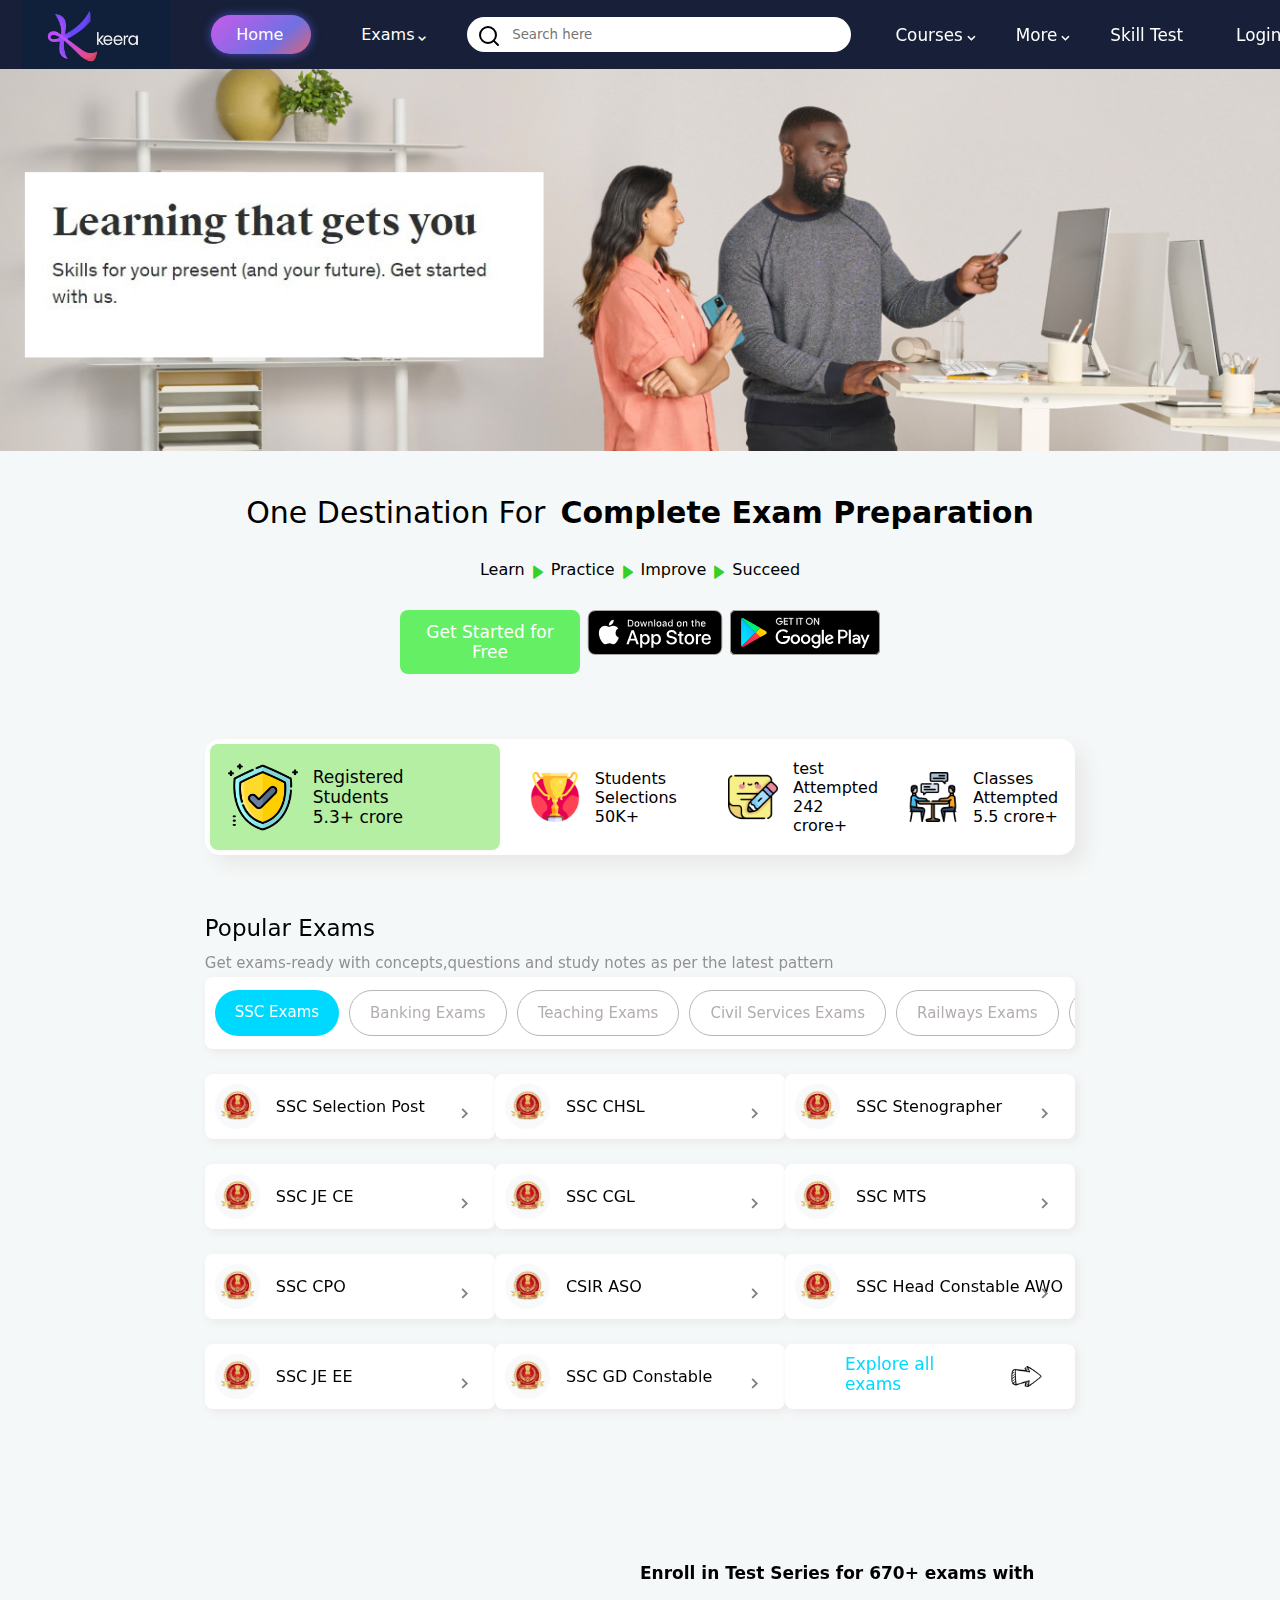
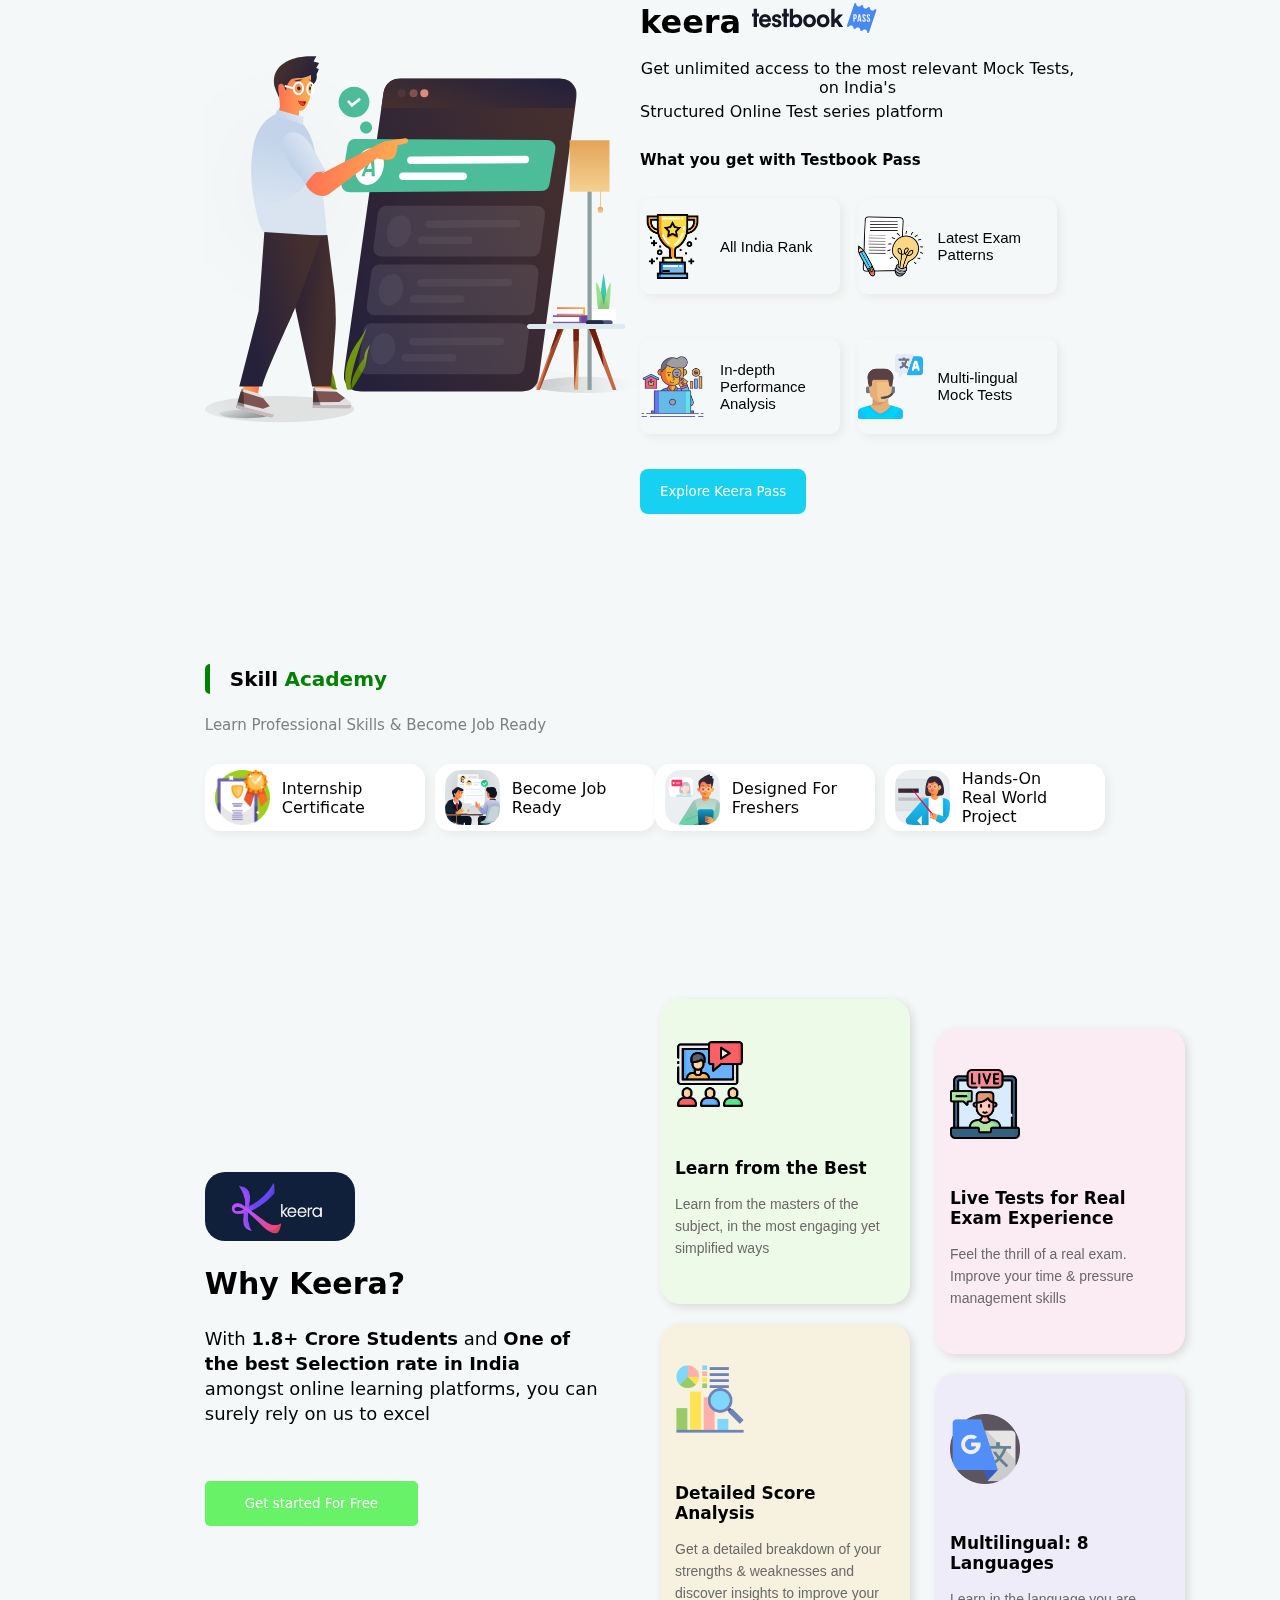
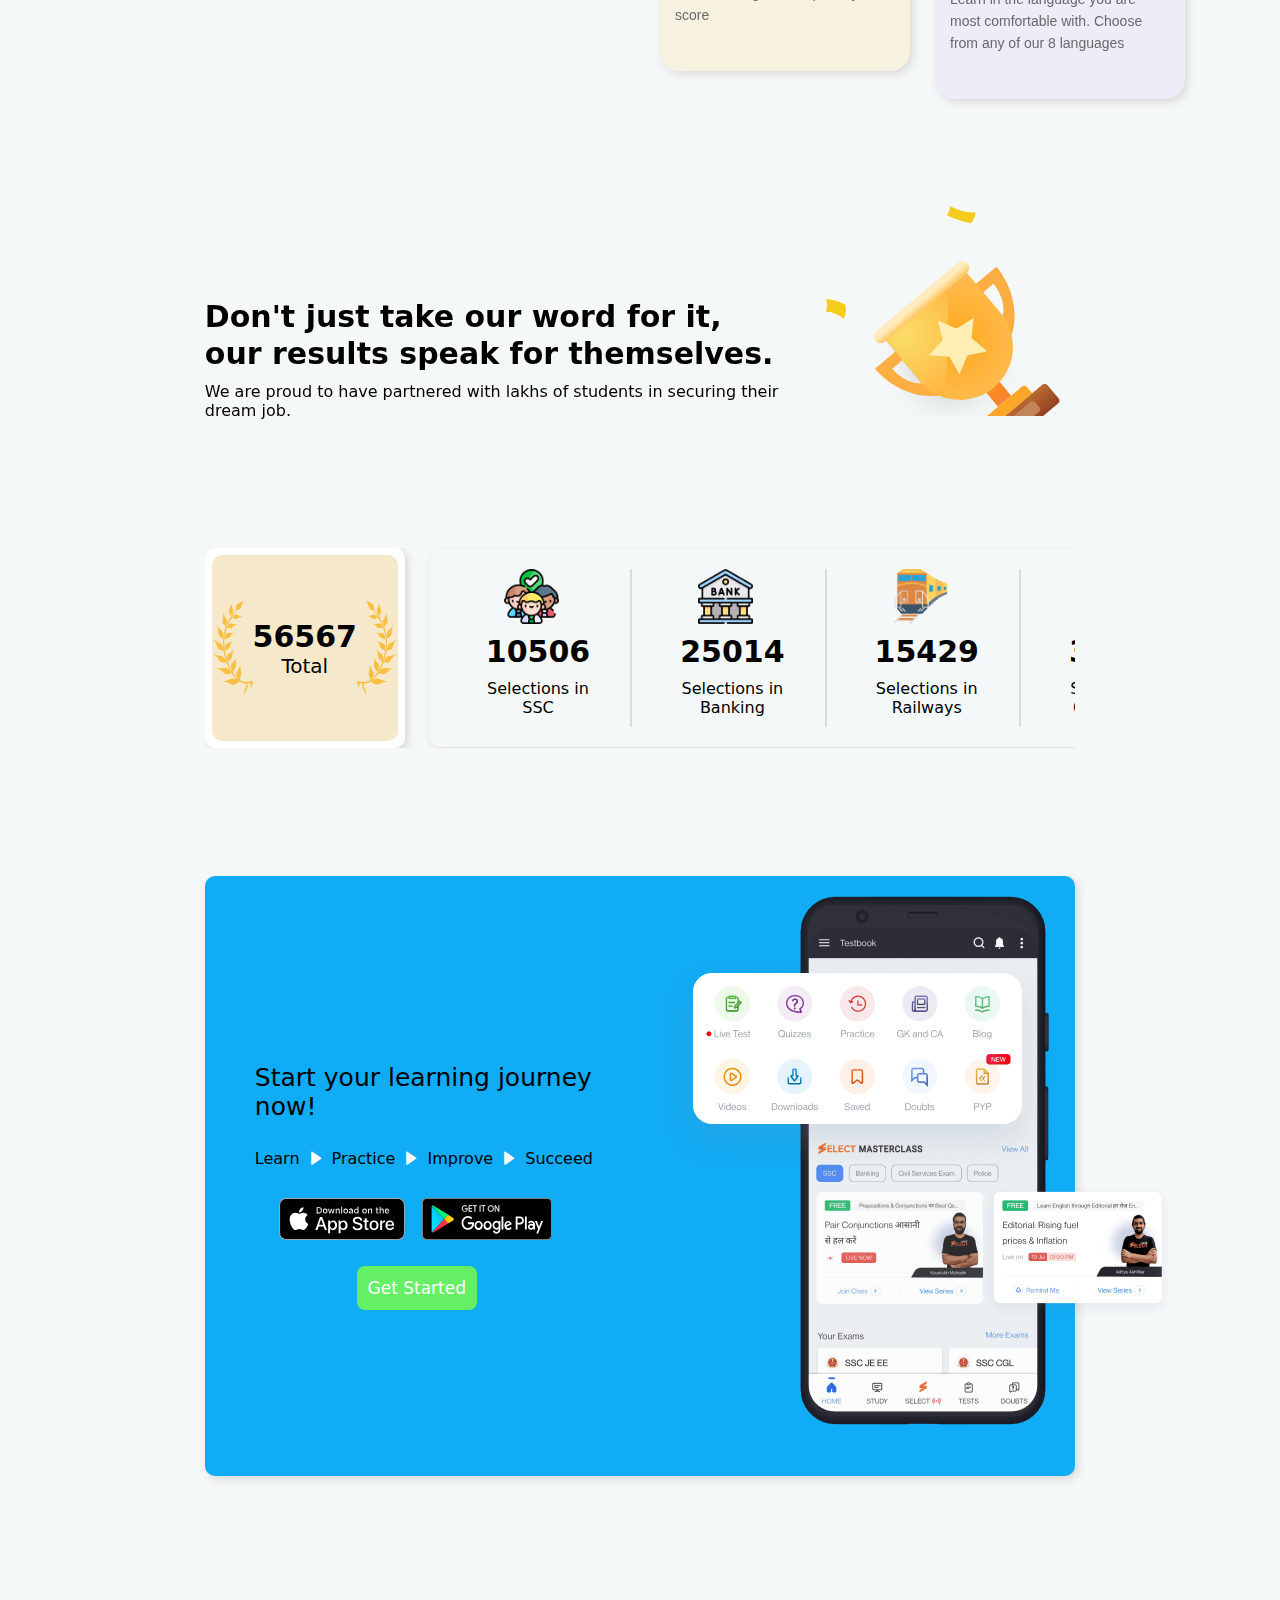
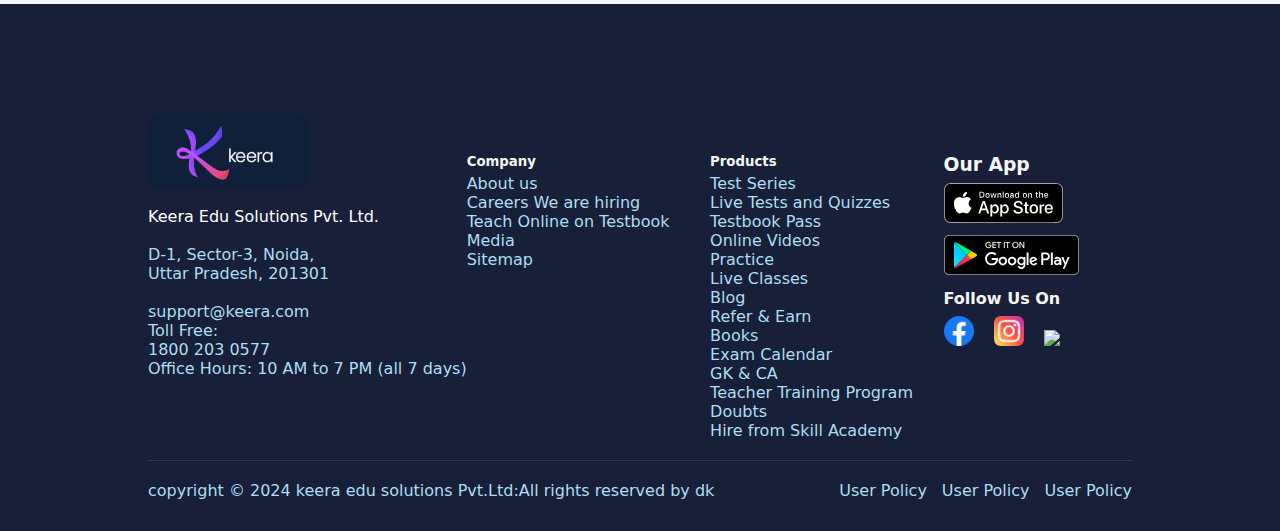
==== commit e80796ee: "Update index.html" ====
--- a/index.html
+++ b/index.html
@@ -29,7 +29,7 @@
          <a href="#" class="ex ">Exams <i class='bx bx-chevron-down'></i></a>
          <div class="ex2drop">
             <!--  -->
-           <div class="exam1"> <span> <img src="images/ssc_All_1583571021.webp" >SSC EXAMS <img src="/smallcon/right-arrow (1).png" id="mamapayale"></span>
+           <div class="exam1"> <span> <img src="images/ssc_All_1583571021.webp" >SSC EXAMS <img src="smallcon/right-arrow (1).png" id="mamapayale"></span>
         <div class="subexam1">
             <p><img src="images/ssc1.webp" >SSC GD CONSTABLE</p>
             <p><img src="images/ssc2.webp" >SSC CHSL </p>
@@ -43,7 +43,7 @@
         </div>
         </div>
            
-           <div class="exam1"> <span> <img src="images/banking_All_1583571298.webp" >BANKING EXAMS <img src="/smallcon/right-arrow (1).png" id="mamapayale"></span>
+           <div class="exam1"> <span> <img src="images/banking_All_1583571298.webp" >BANKING EXAMS <img src="smallcon/right-arrow (1).png" id="mamapayale"></span>
         <div class="subexam1">
             <p><img src="images/Axis Bank Logo_All_1631018303.webp" >SBI BANK</p>
             <p><img src="images/West Bengal Police_All_1614075166.webp" >RBI ASSITANT</p>
@@ -57,7 +57,7 @@
         </div>
         </div>
            
-           <div class="exam1"> <span> <img src="images/KVS PRT_All_1657003604.webp" >TEACHING EXAMS <img src="/smallcon/right-arrow (1).png" id="mamapayale"></span>
+           <div class="exam1"> <span> <img src="images/KVS PRT_All_1657003604.webp" >TEACHING EXAMS <img src="smallcon/right-arrow (1).png" id="mamapayale"></span>
         <div class="subexam1">
             <p><img src="images/defence.webp" >BIHAR STET</p>
             <p><img src="images/HSSC Haryana Patwari_All_1605714805.webp" >CSIR NET</p>
@@ -71,7 +71,7 @@
         </div>
         </div>
            
-           <div class="exam1"> <span> <img src="images/engineering recruitment_All_1583571265.webp" >CIVIL SERVICE EXAMS<img src="/smallcon/right-arrow (1).png" id="mamapayale"></span>
+           <div class="exam1"> <span> <img src="images/engineering recruitment_All_1583571265.webp" >CIVIL SERVICE EXAMS<img src="smallcon/right-arrow (1).png" id="mamapayale"></span>
         <div class="subexam1">
             <p><img src="images/Rajasthan 3rd Grade Teacher_All_1653661806.webp" >UPPCS</p>
             <p><img src="images/ss4.webp" >UPSC CIVIL SERVICES</p>
@@ -84,7 +84,7 @@
             <p><img src="images/ibs.webp" >KPSC KAS</p>
         </div>
         </div>
-           <div class="exam1"> <span> <img src="images/rail.webp" >RAILWAY EXAMS <img src="/smallcon/right-arrow (1).png" id="mamapayale"></span>
+           <div class="exam1"> <span> <img src="images/rail.webp" >RAILWAY EXAMS <img src="smallcon/right-arrow (1).png" id="mamapayale"></span>
         <div class="subexam1">
             <p><img src="images/defence.webp" >RPI CONSTABLE</p>
             <p><img src="images/ss4.webp" >RPF SI</p>
@@ -97,7 +97,7 @@
             <p><img src="images/ssc_All_1583571021.webp" >DMRC CRA</p>
         </div>
         </div>
-           <div class="exam1"> <span> <img src="images/state govt exams_All_1583571012.webp" >GOVT EXAMS <img src="/smallcon/right-arrow (1).png" id="mamapayale"></span>
+           <div class="exam1"> <span> <img src="images/state govt exams_All_1583571012.webp" >GOVT EXAMS <img src="smallcon/right-arrow (1).png" id="mamapayale"></span>
         <div class="subexam1">
             <p><img src="images/teaching_All_1583570997.webp" >RSMSSB JE</p>
             <p><img src="images/RRB Staff Nurse_All_1632219933.webp" >BPSC CDPO</p>
@@ -110,7 +110,7 @@
             <p><img src="images/defence.webp" >BSSC INTER LEVEL</p>
         </div>
         </div>
-           <div class="exam1"> <span> <img src="images/police_All_1583571236.webp" >POLICE EXAMS<img src="/smallcon/right-arrow (1).png" id="mamapayale"></span>
+           <div class="exam1"> <span> <img src="images/police_All_1583571236.webp" >POLICE EXAMS<img src="smallcon/right-arrow (1).png" id="mamapayale"></span>
         <div class="subexam1">
             <p><img src="images/defence.webp" >UP CONTABLE</p>
             <p><img src="images/ibs.webp" >DELLI POLICE MTS</p>
@@ -123,7 +123,7 @@
             <p><img src="images/ibs.webp" >INDIA CONSTABLE</p>
         </div>
         </div>
-           <div class="exam1"> <span> <img src="images/JEE Mains NTA_All_1616070433.webp" >ENGINEER EXAMS<img src="/smallcon/right-arrow (1).png" id="mamapayale"></span>
+           <div class="exam1"> <span> <img src="images/JEE Mains NTA_All_1616070433.webp" >ENGINEER EXAMS<img src="smallcon/right-arrow (1).png" id="mamapayale"></span>
         <div class="subexam1">
             <p><img src="images/defence.webp" >UPPCS</p>
             <p><img src="images/ibs.webp" >UPSC CIVIL SERVICES</p>
@@ -137,7 +137,7 @@
             
         </div>
         </div>
-           <div class="exam1"> <span> <img src="images/defence.webp" >INSURANCE EXAMS<img src="/smallcon/right-arrow (1).png" id="mamapayale"></span>
+           <div class="exam1"> <span> <img src="images/defence.webp" >INSURANCE EXAMS<img src="smallcon/right-arrow (1).png" id="mamapayale"></span>
         <div class="subexam1">
             <p><img src="images/Bihar Sakshamta Pariksha_All_1706170874.webp" >BIHAR STET</p>
             <p><img src="images/CRPF Paramedical Staff_All_1613651868.webp" >CSIR NET</p>
@@ -170,12 +170,12 @@
 
             <a href="#" >Courses <i class='bx bx-chevron-down'></i></a>
             <div class="subcourse">
-                    <a href="html.html" class="bing" > <img src="/smallcon/html-5.png" > HTML</a>
-                     <a href="csstutor.html"><img src="/smallcon/css-3.png" > CSS</a>
-                 <a href="#">    <img src="/smallcon/java.png" >       JAVA SCRIPT</a>
-                <a href="#">     <img src="/smallcon/python.png" >        PYTHON</a>
-                   <a href="#">  <img src="/smallcon/python (1).png"> D-JANGO</a>
-                   <a href="#">  <img src="/smallcon/sql-server.png" > SQL</a>
+                    <a href="html.html" class="bing" > <img src="smallcon/html-5.png" > HTML</a>
+                     <a href="csstutor.html"><img src="smallcon/css-3.png" > CSS</a>
+                 <a href="#">    <img src="smallcon/java.png" >       JAVA SCRIPT</a>
+                <a href="#">     <img src="smallcon/python.png" >        PYTHON</a>
+                   <a href="#">  <img src="smallcon/python (1).png"> D-JANGO</a>
+                   <a href="#">  <img src="smallcon/sql-server.png" > SQL</a>
 
             </div>
 
@@ -327,7 +327,7 @@
         <div class="divbox">
             <div class="floatboxes"><img src="images/ssc1.webp" >SSC JE EE  <i class='bx bx-chevron-right'></i></div>
             <div class="floatboxes"><img src="images/ssc1.webp" >SSC GD Constable  <i class='bx bx-chevron-right'></i></div>
-            <div class="floatboxes" ><p>Explore all exams </p><img src="/smallcon/right-arrow.png" class="boom" ></div>
+            <div class="floatboxes" ><p>Explore all exams </p><img src="smallcon/right-arrow.png" class="boom" ></div>
            
     
         </div>
@@ -375,7 +375,7 @@
     </div>
 <div class="fivebox">
     <div class="subfive">
-        <div class="five2"><img src="/smallcon/certification.png" height="55px" >Internship Certificate</div>
+        <div class="five2"><img src="smallcon/certification.png" height="55px" >Internship Certificate</div>
     <div class="five2"><img src="images/skill-feature-f1.svg" height="55px" >Become Job Ready</div>
     </div>
     <div class="subfive">
@@ -586,7 +586,7 @@
     
                 <div class="follow">
                     <h4>Follow Us On</h4>
-                    <img src="/smallcon/facebook.png" width="30px"> <img src="/smallcon/instagram.png" width="30px" >  <img src="/images/twitter.png" width="35px" >
+                    <img src="smallcon/facebook.png" width="30px"> <img src="smallcon/instagram.png" width="30px" >  <img src="smallcon/images/twitter.png" width="35px" >
                     
                 </div>
     
--- a/q&a.css
+++ b/q&a.css
@@ -1543,7 +1543,7 @@
 
     }
     .nowfoot{
-        border: 1px solid yellow;
+      border:none;
         align-items: flex-start;
     }
     .slideshow{
@@ -1599,4 +1599,4 @@
         .sublogo p{font-size: 0.9em;}
   
     }
-}+}
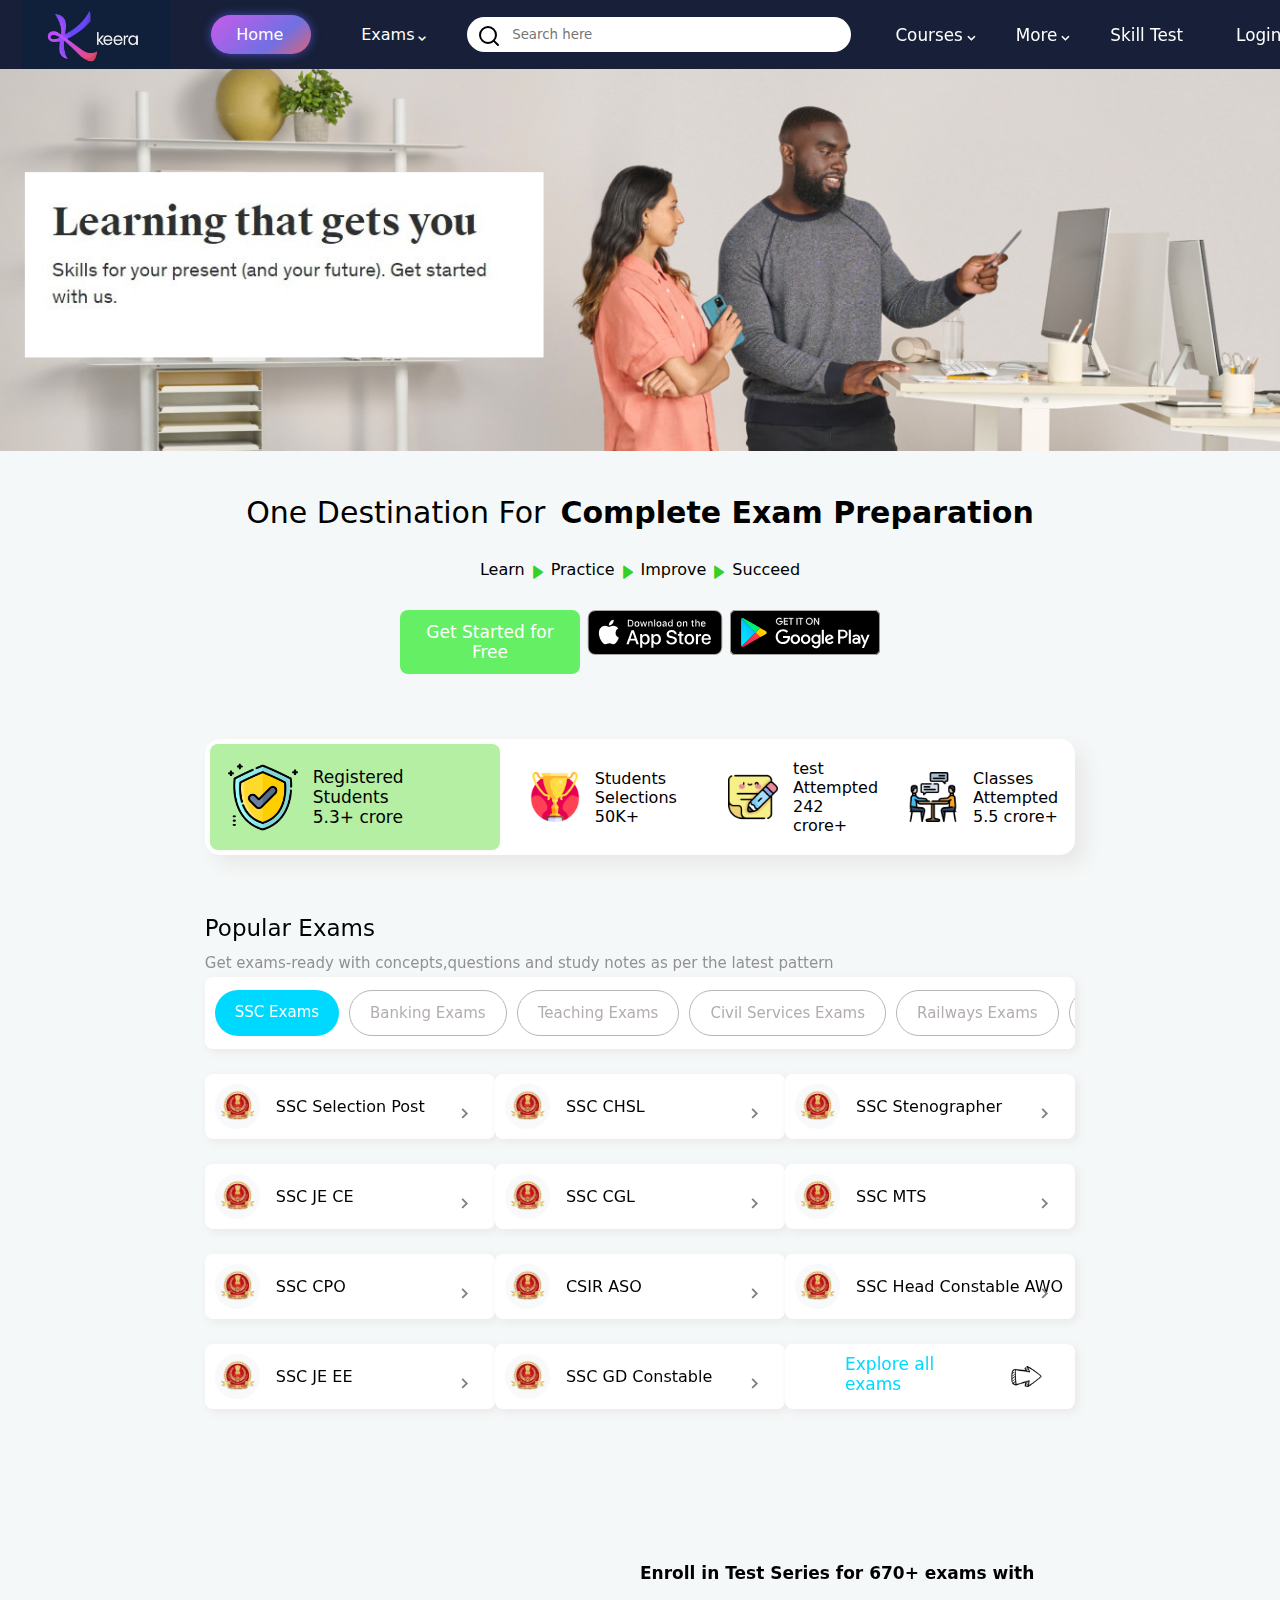
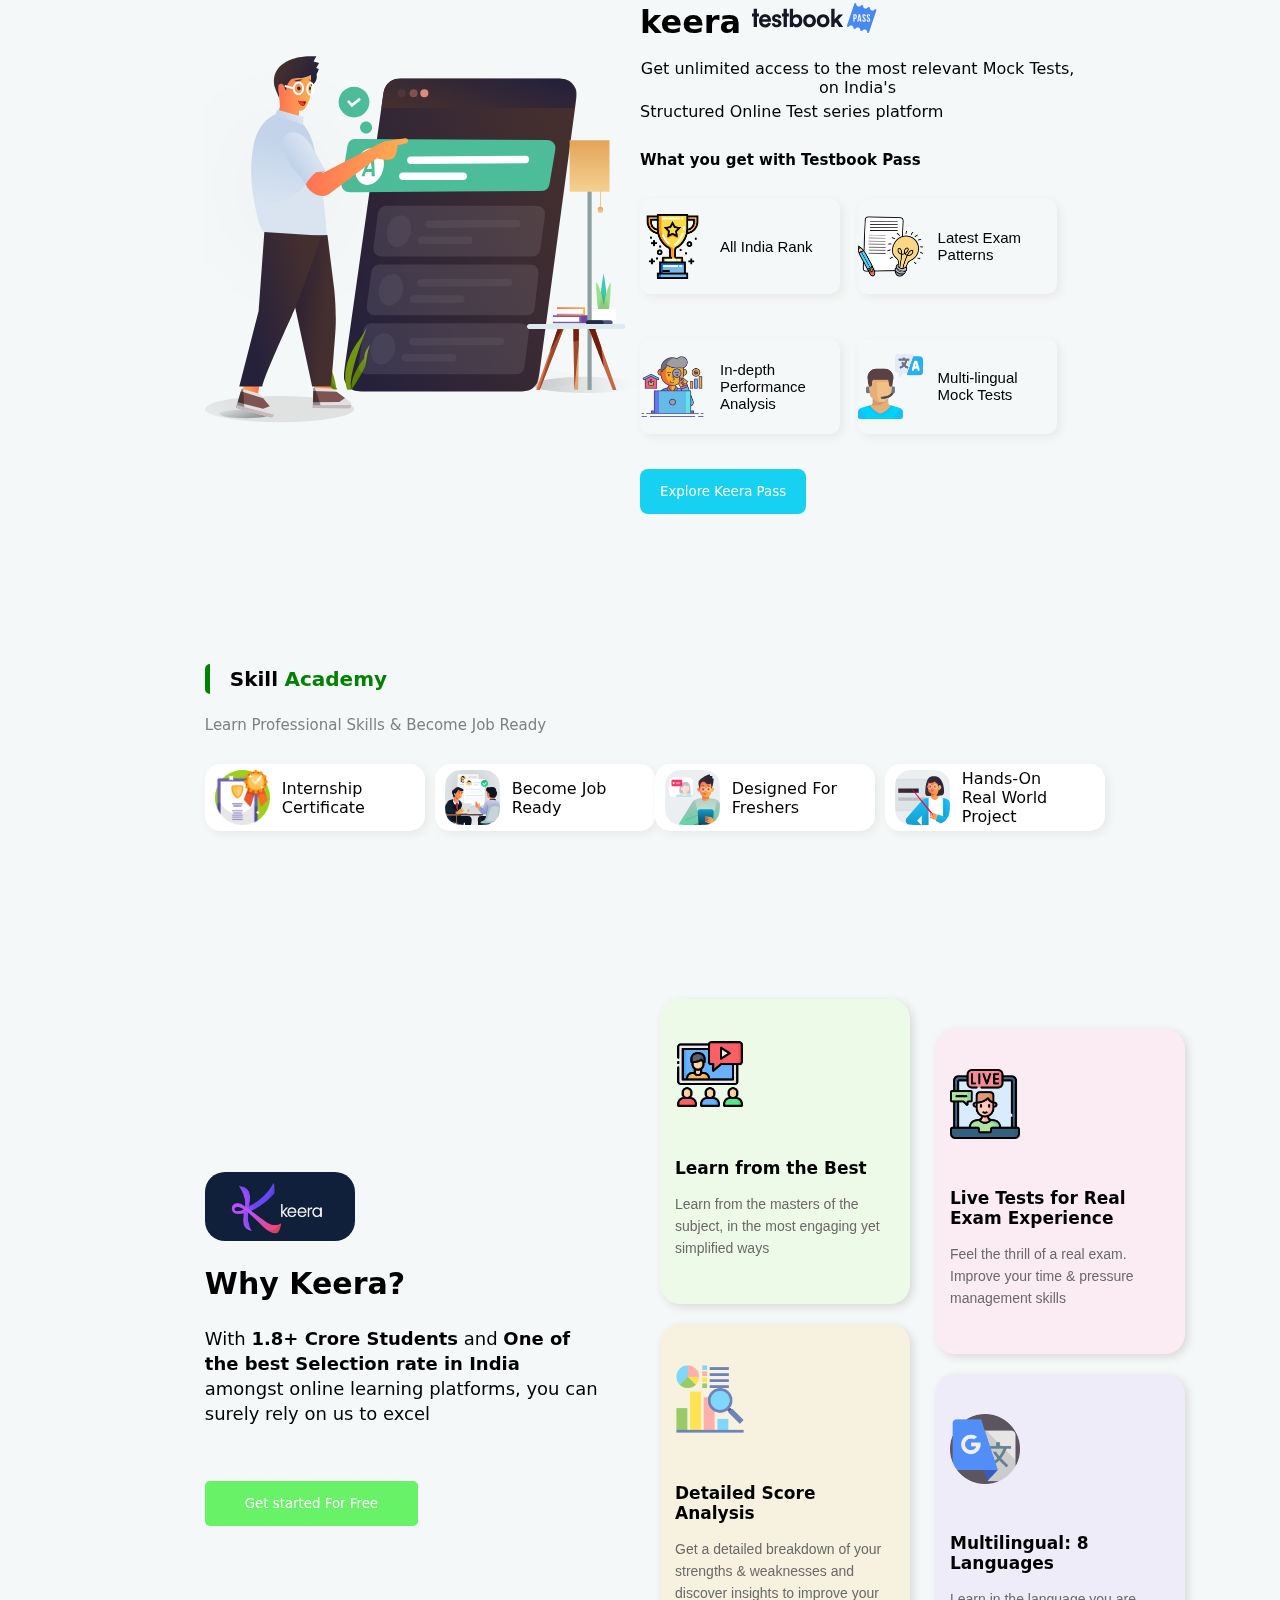
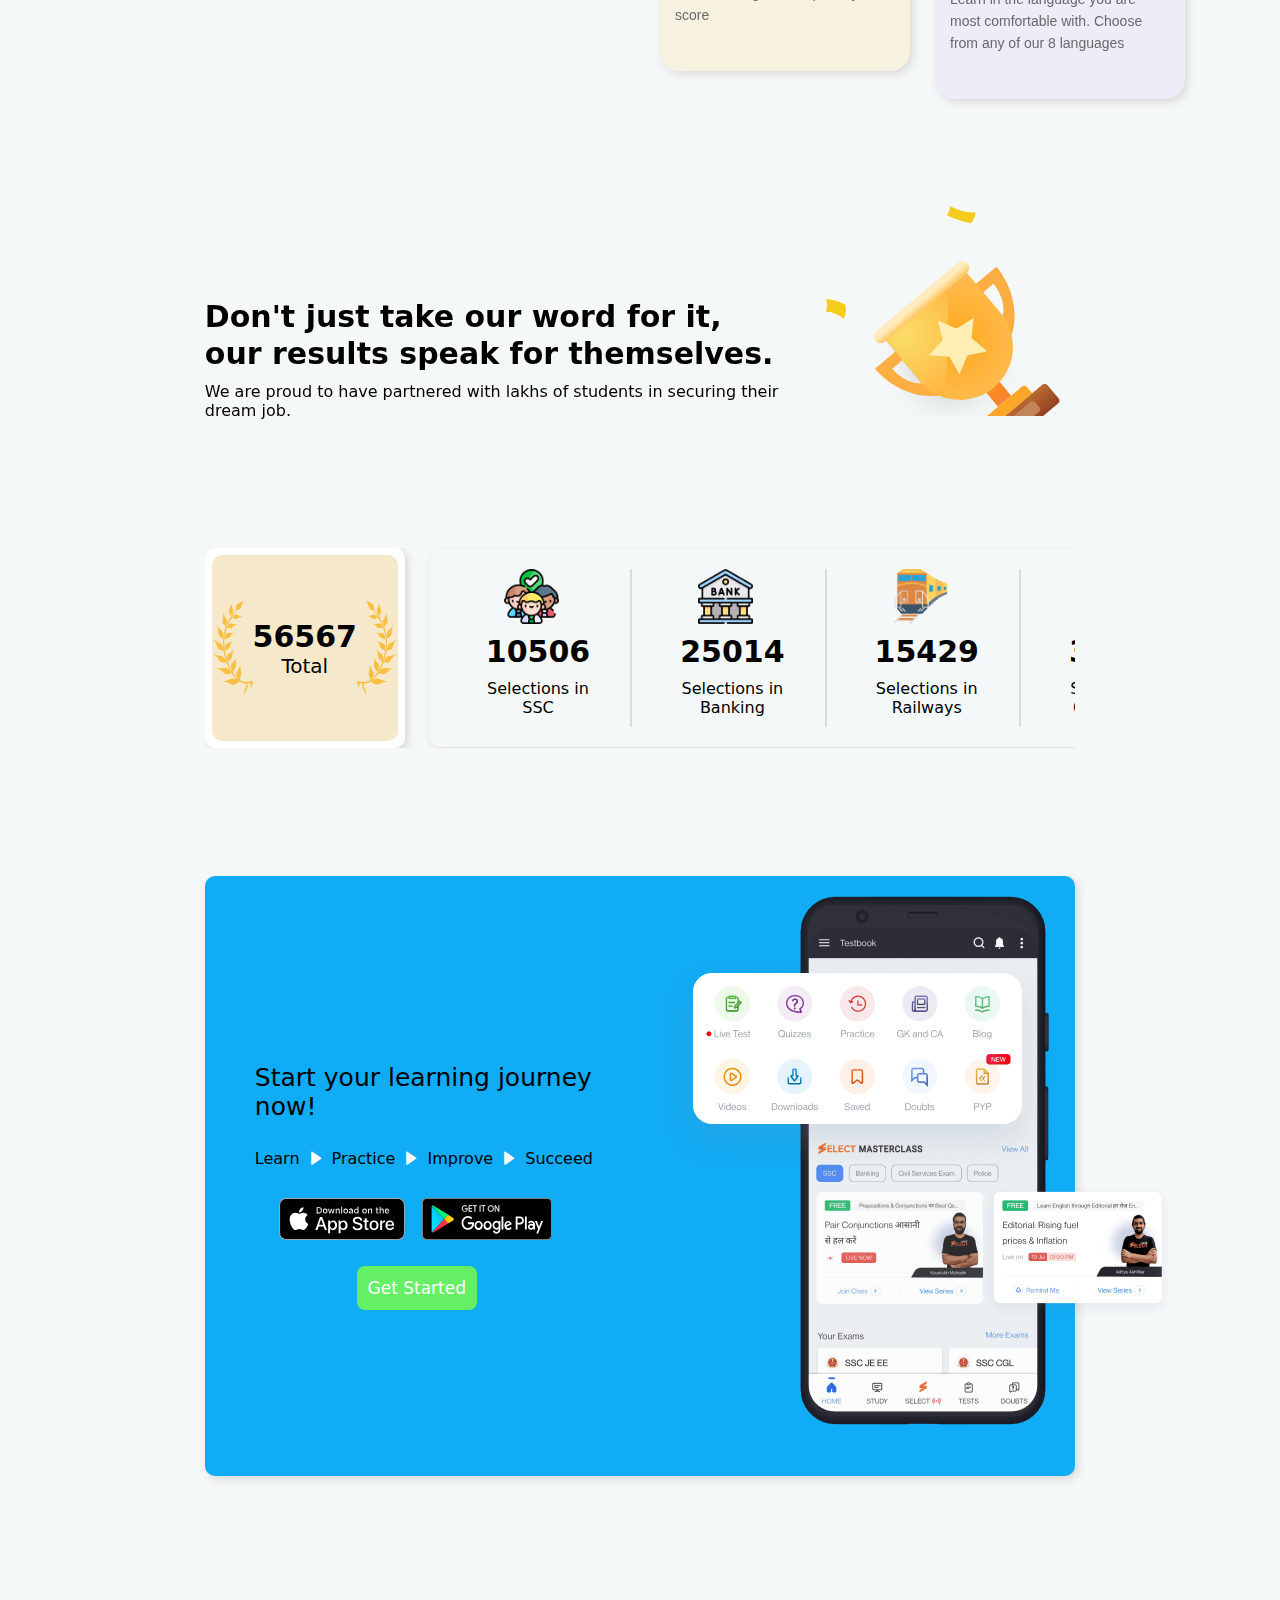
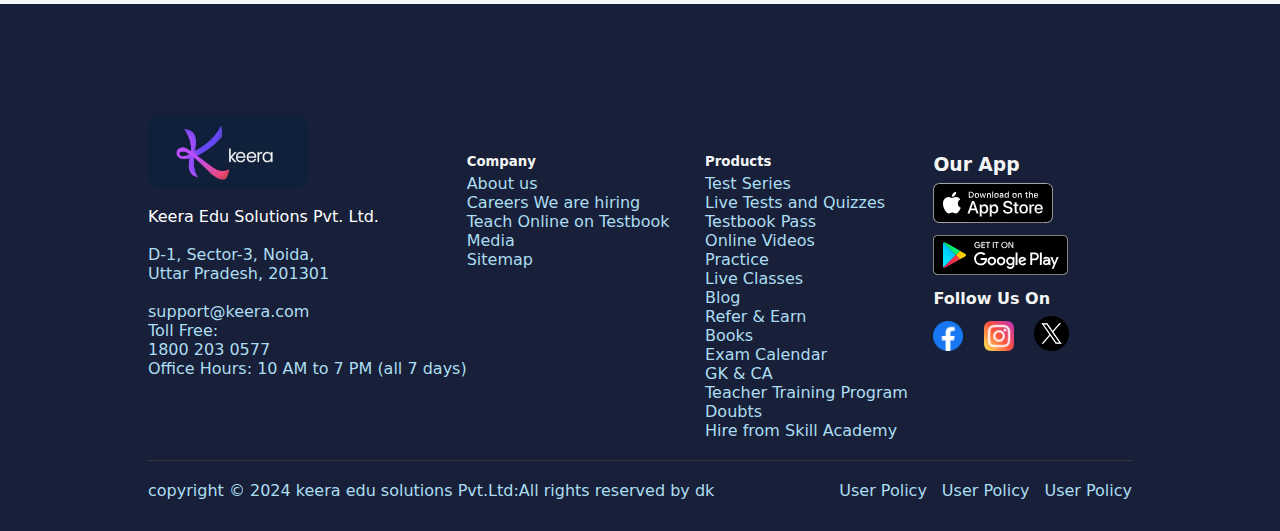
==== commit 67c35ccb: "Update index.html" ====
--- a/index.html
+++ b/index.html
@@ -586,7 +586,7 @@
     
                 <div class="follow">
                     <h4>Follow Us On</h4>
-                    <img src="smallcon/facebook.png" width="30px"> <img src="smallcon/instagram.png" width="30px" >  <img src="smallcon/images/twitter.png" width="35px" >
+                    <img src="smallcon/facebook.png" width="30px"> <img src="smallcon/instagram.png" width="30px" >  <img src="images/twitter.png" width="35px" >
                     
                 </div>
     
